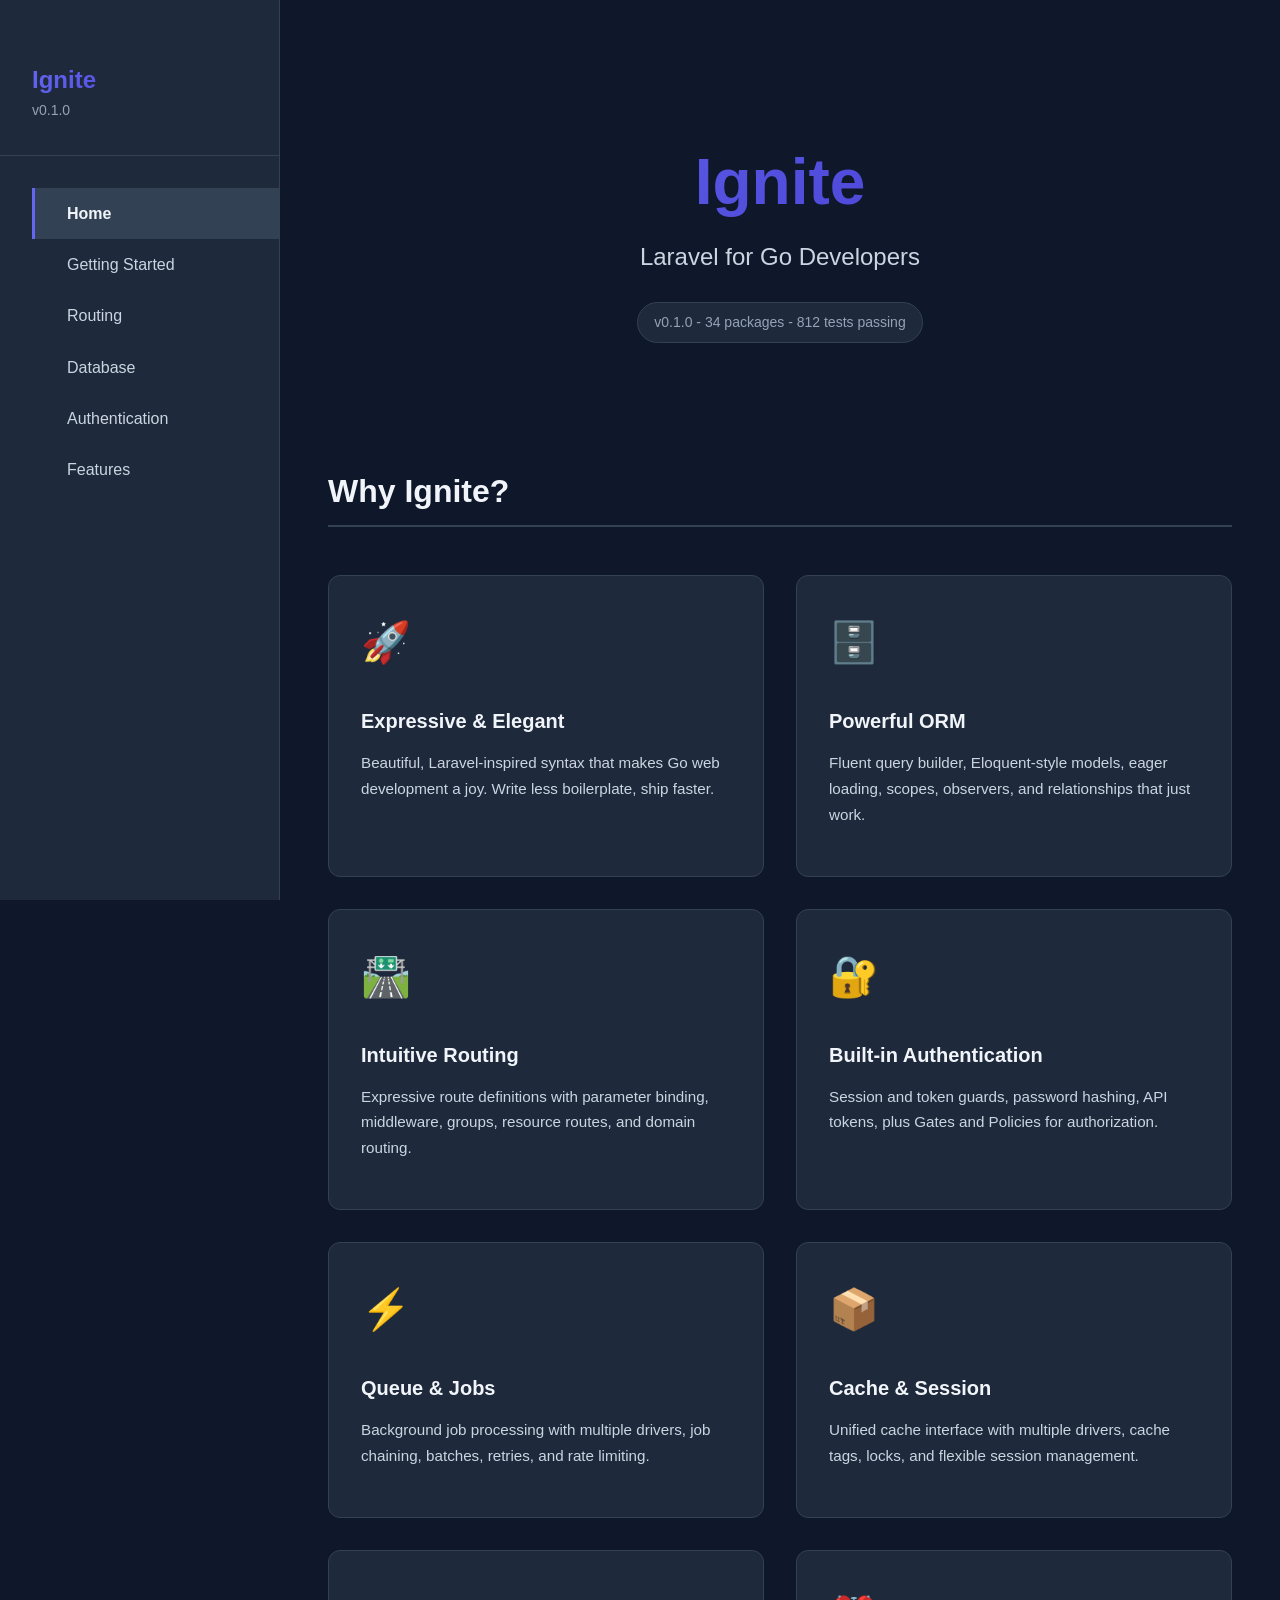
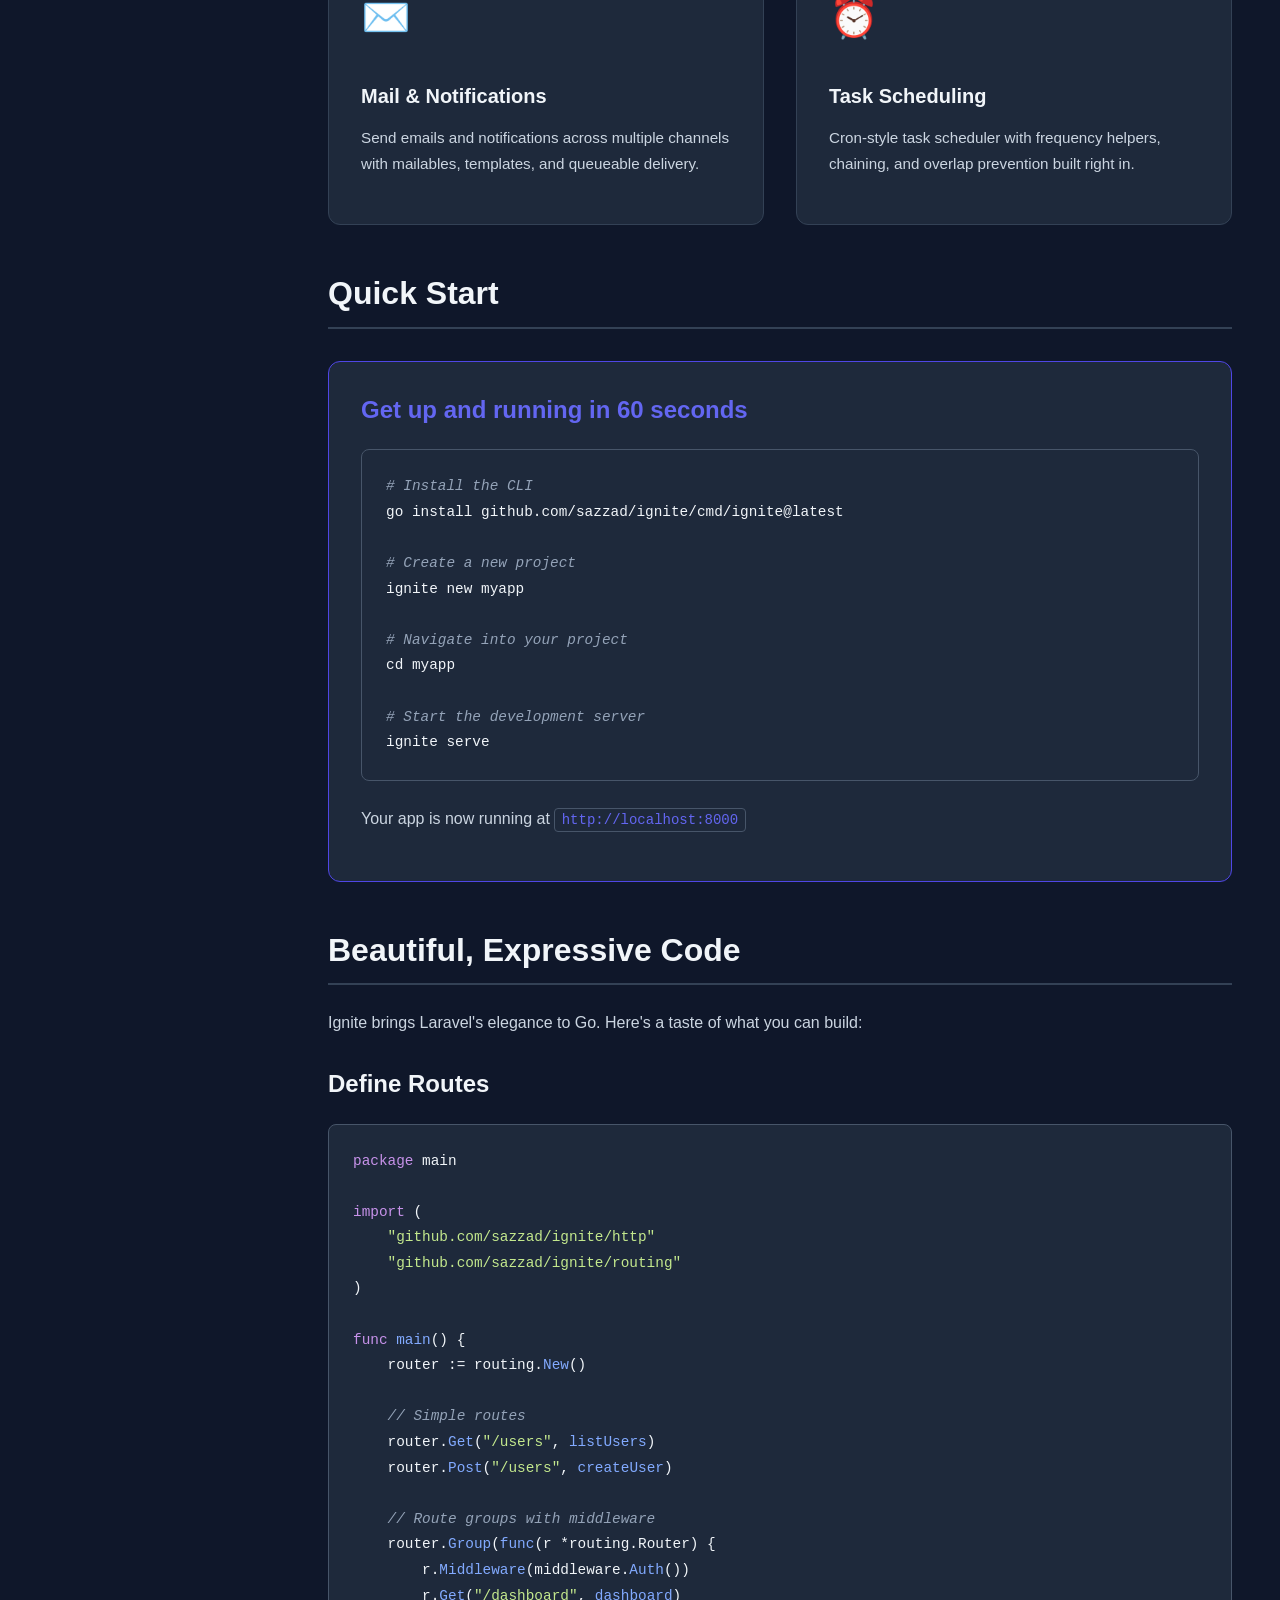
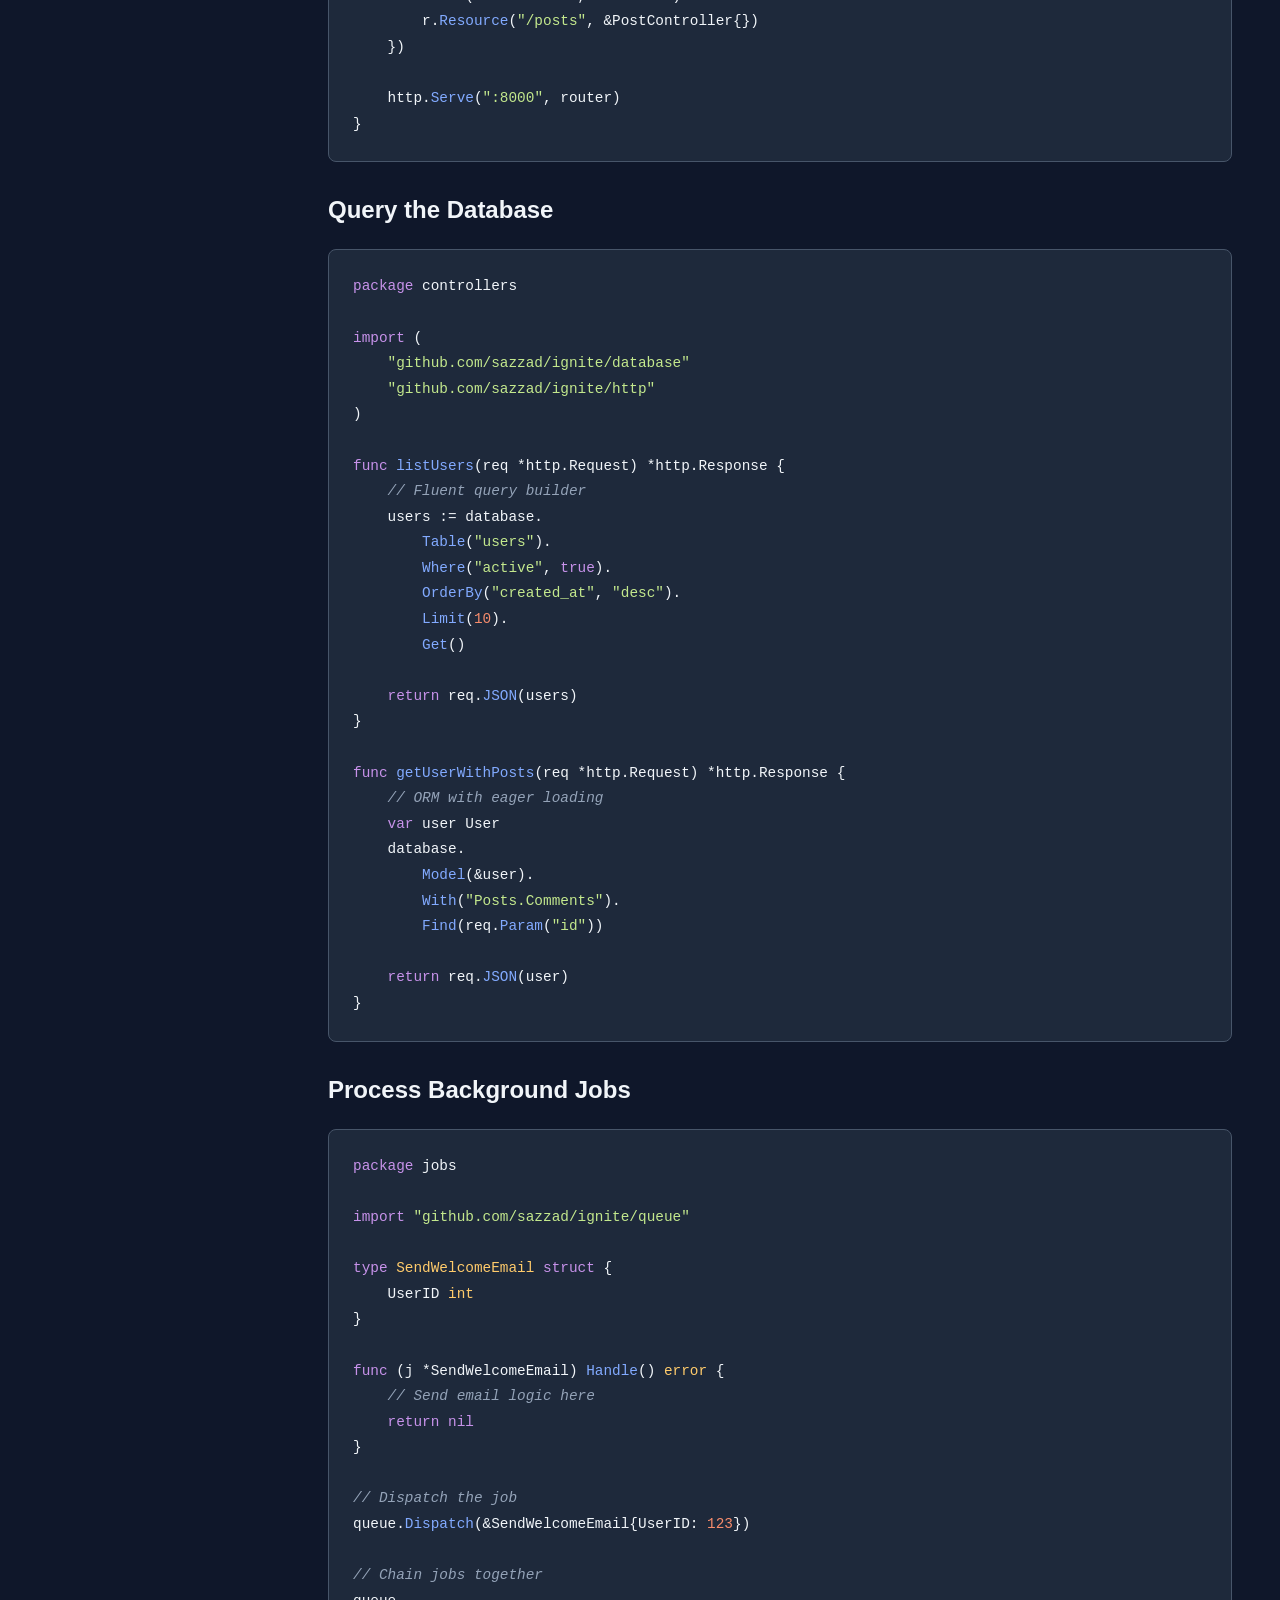
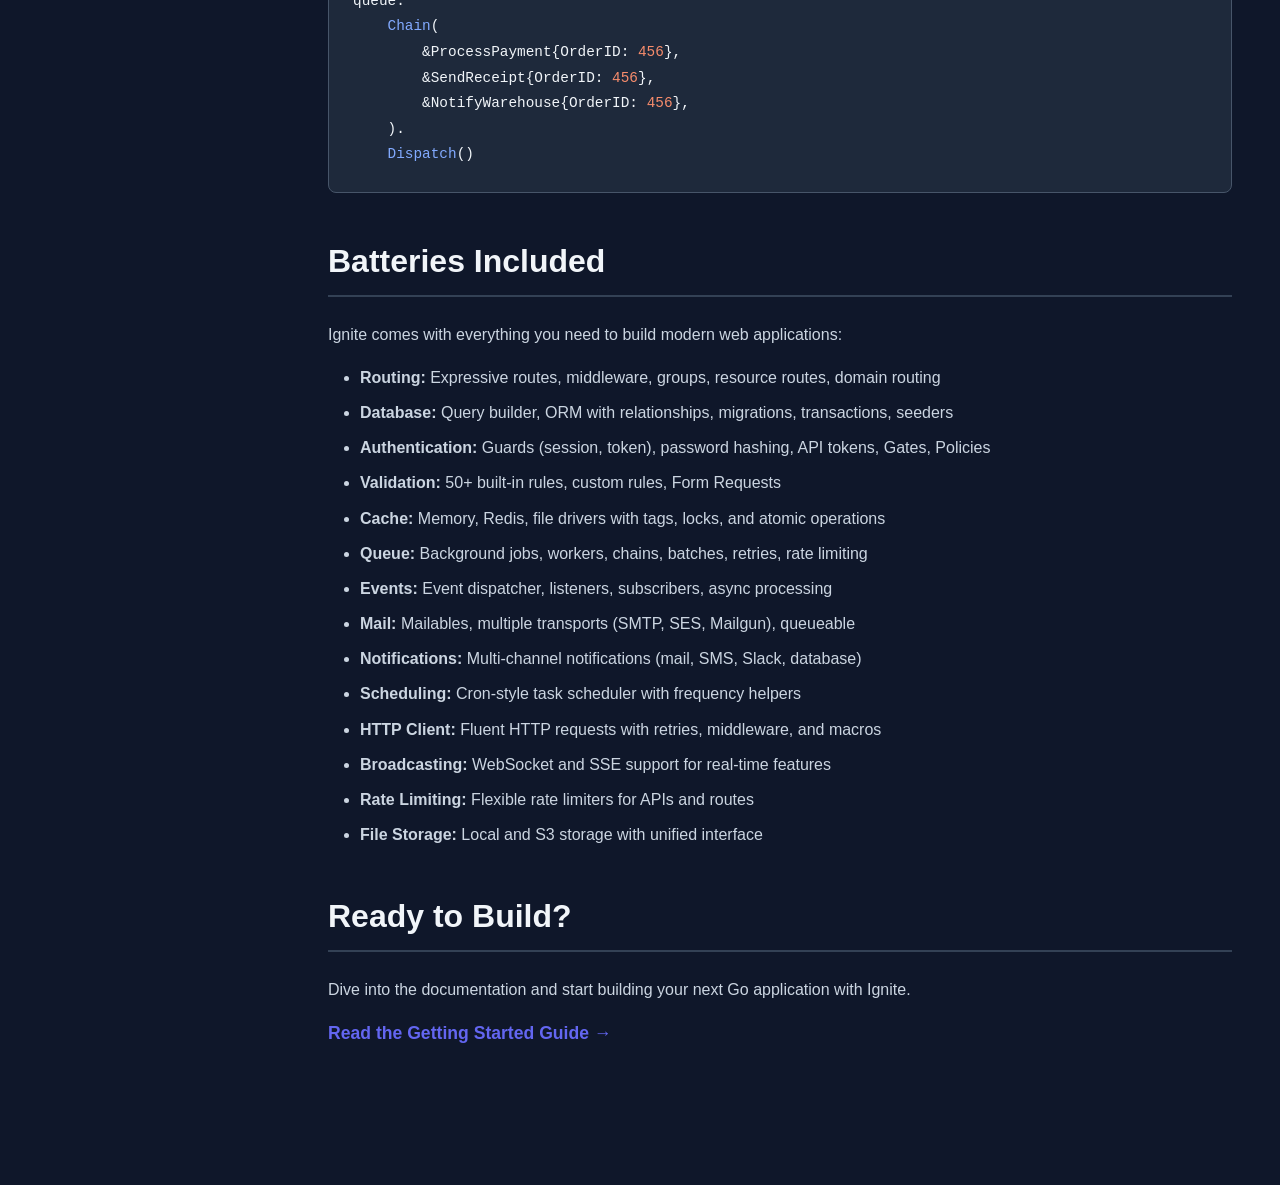
==== docs/index.html @ 3613282d "Initial release: Ignite v0.1.0 Full-stack Laravel-inspired web framework for Go. 33 packages, 812+ t" ====
<!DOCTYPE html>
<html lang="en">
<head>
  <meta charset="UTF-8">
  <meta name="viewport" content="width=device-width, initial-scale=1.0">
  <title>Ignite - Laravel for Go Developers</title>
  <link rel="stylesheet" href="style.css">
</head>
<body>
  <div class="container">
    <!-- Sidebar Navigation -->
    <nav class="sidebar">
      <div class="sidebar-header">
        <h1>Ignite</h1>
        <div class="version">v0.1.0</div>
      </div>
      <ul class="sidebar-nav">
        <li><a href="index.html" class="active">Home</a></li>
        <li><a href="getting-started.html">Getting Started</a></li>
        <li><a href="routing.html">Routing</a></li>
        <li><a href="database.html">Database</a></li>
        <li><a href="authentication.html">Authentication</a></li>
        <li><a href="features.html">Features</a></li>
      </ul>
    </nav>

    <!-- Main Content -->
    <main class="main-content">
      <!-- Hero Section -->
      <div class="hero">
        <h1>Ignite</h1>
        <p class="tagline">Laravel for Go Developers</p>
        <div class="version-badge">v0.1.0 - 34 packages - 812 tests passing</div>
      </div>

      <!-- Features Grid -->
      <section class="section">
        <h2 class="section-title">Why Ignite?</h2>
        <div class="features-grid">
          <div class="feature-card">
            <div class="icon">🚀</div>
            <h3>Expressive & Elegant</h3>
            <p>Beautiful, Laravel-inspired syntax that makes Go web development a joy. Write less boilerplate, ship faster.</p>
          </div>

          <div class="feature-card">
            <div class="icon">🗄️</div>
            <h3>Powerful ORM</h3>
            <p>Fluent query builder, Eloquent-style models, eager loading, scopes, observers, and relationships that just work.</p>
          </div>

          <div class="feature-card">
            <div class="icon">🛣️</div>
            <h3>Intuitive Routing</h3>
            <p>Expressive route definitions with parameter binding, middleware, groups, resource routes, and domain routing.</p>
          </div>

          <div class="feature-card">
            <div class="icon">🔐</div>
            <h3>Built-in Authentication</h3>
            <p>Session and token guards, password hashing, API tokens, plus Gates and Policies for authorization.</p>
          </div>

          <div class="feature-card">
            <div class="icon">⚡</div>
            <h3>Queue & Jobs</h3>
            <p>Background job processing with multiple drivers, job chaining, batches, retries, and rate limiting.</p>
          </div>

          <div class="feature-card">
            <div class="icon">📦</div>
            <h3>Cache & Session</h3>
            <p>Unified cache interface with multiple drivers, cache tags, locks, and flexible session management.</p>
          </div>

          <div class="feature-card">
            <div class="icon">✉️</div>
            <h3>Mail & Notifications</h3>
            <p>Send emails and notifications across multiple channels with mailables, templates, and queueable delivery.</p>
          </div>

          <div class="feature-card">
            <div class="icon">⏰</div>
            <h3>Task Scheduling</h3>
            <p>Cron-style task scheduler with frequency helpers, chaining, and overlap prevention built right in.</p>
          </div>
        </div>
      </section>

      <!-- Quick Start -->
      <section class="section">
        <h2 class="section-title">Quick Start</h2>
        <div class="quick-start">
          <h3>Get up and running in 60 seconds</h3>
          <pre><code><span class="comment"># Install the CLI</span>
go install github.com/sazzad/ignite/cmd/ignite@latest

<span class="comment"># Create a new project</span>
ignite new myapp

<span class="comment"># Navigate into your project</span>
cd myapp

<span class="comment"># Start the development server</span>
ignite serve</code></pre>
          <p>Your app is now running at <code>http://localhost:8000</code></p>
        </div>
      </section>

      <!-- Code Example -->
      <section class="section">
        <h2 class="section-title">Beautiful, Expressive Code</h2>
        <p>Ignite brings Laravel's elegance to Go. Here's a taste of what you can build:</p>

        <h3>Define Routes</h3>
        <pre><code><span class="keyword">package</span> main

<span class="keyword">import</span> (
    <span class="string">"github.com/sazzad/ignite/http"</span>
    <span class="string">"github.com/sazzad/ignite/routing"</span>
)

<span class="keyword">func</span> <span class="function">main</span>() {
    router := routing.<span class="function">New</span>()

    <span class="comment">// Simple routes</span>
    router.<span class="function">Get</span>(<span class="string">"/users"</span>, <span class="function">listUsers</span>)
    router.<span class="function">Post</span>(<span class="string">"/users"</span>, <span class="function">createUser</span>)

    <span class="comment">// Route groups with middleware</span>
    router.<span class="function">Group</span>(<span class="function">func</span>(r *routing.Router) {
        r.<span class="function">Middleware</span>(middleware.<span class="function">Auth</span>())
        r.<span class="function">Get</span>(<span class="string">"/dashboard"</span>, <span class="function">dashboard</span>)
        r.<span class="function">Resource</span>(<span class="string">"/posts"</span>, &PostController{})
    })

    http.<span class="function">Serve</span>(<span class="string">":8000"</span>, router)
}</code></pre>

        <h3>Query the Database</h3>
        <pre><code><span class="keyword">package</span> controllers

<span class="keyword">import</span> (
    <span class="string">"github.com/sazzad/ignite/database"</span>
    <span class="string">"github.com/sazzad/ignite/http"</span>
)

<span class="keyword">func</span> <span class="function">listUsers</span>(req *http.Request) *http.Response {
    <span class="comment">// Fluent query builder</span>
    users := database.
        <span class="function">Table</span>(<span class="string">"users"</span>).
        <span class="function">Where</span>(<span class="string">"active"</span>, <span class="keyword">true</span>).
        <span class="function">OrderBy</span>(<span class="string">"created_at"</span>, <span class="string">"desc"</span>).
        <span class="function">Limit</span>(<span class="number">10</span>).
        <span class="function">Get</span>()

    <span class="keyword">return</span> req.<span class="function">JSON</span>(users)
}

<span class="keyword">func</span> <span class="function">getUserWithPosts</span>(req *http.Request) *http.Response {
    <span class="comment">// ORM with eager loading</span>
    <span class="keyword">var</span> user User
    database.
        <span class="function">Model</span>(&user).
        <span class="function">With</span>(<span class="string">"Posts.Comments"</span>).
        <span class="function">Find</span>(req.<span class="function">Param</span>(<span class="string">"id"</span>))

    <span class="keyword">return</span> req.<span class="function">JSON</span>(user)
}</code></pre>

        <h3>Process Background Jobs</h3>
        <pre><code><span class="keyword">package</span> jobs

<span class="keyword">import</span> <span class="string">"github.com/sazzad/ignite/queue"</span>

<span class="keyword">type</span> <span class="type">SendWelcomeEmail</span> <span class="keyword">struct</span> {
    UserID <span class="type">int</span>
}

<span class="keyword">func</span> (j *SendWelcomeEmail) <span class="function">Handle</span>() <span class="type">error</span> {
    <span class="comment">// Send email logic here</span>
    <span class="keyword">return</span> <span class="keyword">nil</span>
}

<span class="comment">// Dispatch the job</span>
queue.<span class="function">Dispatch</span>(&SendWelcomeEmail{UserID: <span class="number">123</span>})

<span class="comment">// Chain jobs together</span>
queue.
    <span class="function">Chain</span>(
        &ProcessPayment{OrderID: <span class="number">456</span>},
        &SendReceipt{OrderID: <span class="number">456</span>},
        &NotifyWarehouse{OrderID: <span class="number">456</span>},
    ).
    <span class="function">Dispatch</span>()</code></pre>
      </section>

      <!-- What's Included -->
      <section class="section">
        <h2 class="section-title">Batteries Included</h2>
        <p>Ignite comes with everything you need to build modern web applications:</p>
        <ul>
          <li><strong>Routing:</strong> Expressive routes, middleware, groups, resource routes, domain routing</li>
          <li><strong>Database:</strong> Query builder, ORM with relationships, migrations, transactions, seeders</li>
          <li><strong>Authentication:</strong> Guards (session, token), password hashing, API tokens, Gates, Policies</li>
          <li><strong>Validation:</strong> 50+ built-in rules, custom rules, Form Requests</li>
          <li><strong>Cache:</strong> Memory, Redis, file drivers with tags, locks, and atomic operations</li>
          <li><strong>Queue:</strong> Background jobs, workers, chains, batches, retries, rate limiting</li>
          <li><strong>Events:</strong> Event dispatcher, listeners, subscribers, async processing</li>
          <li><strong>Mail:</strong> Mailables, multiple transports (SMTP, SES, Mailgun), queueable</li>
          <li><strong>Notifications:</strong> Multi-channel notifications (mail, SMS, Slack, database)</li>
          <li><strong>Scheduling:</strong> Cron-style task scheduler with frequency helpers</li>
          <li><strong>HTTP Client:</strong> Fluent HTTP requests with retries, middleware, and macros</li>
          <li><strong>Broadcasting:</strong> WebSocket and SSE support for real-time features</li>
          <li><strong>Rate Limiting:</strong> Flexible rate limiters for APIs and routes</li>
          <li><strong>File Storage:</strong> Local and S3 storage with unified interface</li>
        </ul>
      </section>

      <!-- Get Started -->
      <section class="section">
        <h2 class="section-title">Ready to Build?</h2>
        <p>Dive into the documentation and start building your next Go application with Ignite.</p>
        <p><a href="getting-started.html" style="font-size: 1.1rem; font-weight: 600;">Read the Getting Started Guide →</a></p>
      </section>
    </main>
  </div>
</body>
</html>
---- docs/style.css ----
/* Ignite Documentation - Shared Styles */

:root {
  --primary: #4F46E5;
  --primary-light: #6366F1;
  --primary-dark: #4338CA;
  --background: #0F172A;
  --background-light: #1E293B;
  --background-lighter: #334155;
  --text: #F1F5F9;
  --text-secondary: #CBD5E1;
  --text-muted: #94A3B8;
  --border: #334155;
  --code-bg: #1E293B;
  --code-border: #475569;
  --success: #10B981;
  --warning: #F59E0B;
  --danger: #EF4444;
  --sidebar-width: 280px;
  --header-height: 64px;
}

* {
  box-sizing: border-box;
  margin: 0;
  padding: 0;
}

body {
  font-family: -apple-system, BlinkMacSystemFont, "Segoe UI", Roboto, "Helvetica Neue", Arial, sans-serif;
  background: var(--background);
  color: var(--text);
  line-height: 1.7;
  font-size: 16px;
  -webkit-font-smoothing: antialiased;
  -moz-osx-font-smoothing: grayscale;
}

a {
  color: var(--primary-light);
  text-decoration: none;
  transition: color 0.2s ease;
}

a:hover {
  color: var(--primary);
}

/* Layout */
.container {
  display: flex;
  min-height: 100vh;
}

/* Sidebar */
.sidebar {
  width: var(--sidebar-width);
  background: var(--background-light);
  border-right: 1px solid var(--border);
  position: fixed;
  top: 0;
  left: 0;
  height: 100vh;
  overflow-y: auto;
  padding: 2rem 0;
}

.sidebar-header {
  padding: 0 2rem 2rem;
  border-bottom: 1px solid var(--border);
  margin-bottom: 2rem;
}

.sidebar-header h1 {
  font-size: 1.5rem;
  font-weight: 700;
  background: linear-gradient(135deg, var(--primary-light), var(--primary-dark));
  -webkit-background-clip: text;
  -webkit-text-fill-color: transparent;
  background-clip: text;
  margin-bottom: 0.25rem;
}

.sidebar-header .version {
  font-size: 0.875rem;
  color: var(--text-muted);
}

.sidebar-nav {
  list-style: none;
}

.sidebar-nav li {
  margin: 0;
}

.sidebar-nav a {
  display: block;
  padding: 0.75rem 2rem;
  color: var(--text-secondary);
  transition: all 0.2s ease;
  border-left: 3px solid transparent;
}

.sidebar-nav a:hover {
  background: var(--background-lighter);
  color: var(--text);
  border-left-color: var(--primary);
}

.sidebar-nav a.active {
  background: var(--background-lighter);
  color: var(--text);
  border-left-color: var(--primary-light);
  font-weight: 600;
}

/* Main Content */
.main-content {
  flex: 1;
  margin-left: var(--sidebar-width);
  padding: 3rem;
  max-width: 1200px;
}

/* Hero Section */
.hero {
  padding: 4rem 0;
  margin-bottom: 4rem;
  text-align: center;
}

.hero h1 {
  font-size: 4rem;
  font-weight: 800;
  background: linear-gradient(135deg, var(--primary-light), var(--primary-dark));
  -webkit-background-clip: text;
  -webkit-text-fill-color: transparent;
  background-clip: text;
  margin-bottom: 1rem;
  line-height: 1.2;
}

.hero .tagline {
  font-size: 1.5rem;
  color: var(--text-secondary);
  margin-bottom: 0.5rem;
}

.hero .version-badge {
  display: inline-block;
  padding: 0.5rem 1rem;
  background: var(--background-light);
  border: 1px solid var(--border);
  border-radius: 2rem;
  font-size: 0.875rem;
  color: var(--text-muted);
  margin-top: 1rem;
}

/* Features Grid */
.features-grid {
  display: grid;
  grid-template-columns: repeat(auto-fit, minmax(300px, 1fr));
  gap: 2rem;
  margin: 3rem 0;
}

.feature-card {
  background: var(--background-light);
  border: 1px solid var(--border);
  border-radius: 0.75rem;
  padding: 2rem;
  transition: all 0.3s ease;
}

.feature-card:hover {
  transform: translateY(-4px);
  border-color: var(--primary);
  box-shadow: 0 10px 30px rgba(79, 70, 229, 0.2);
}

.feature-card .icon {
  font-size: 2.5rem;
  margin-bottom: 1rem;
}

.feature-card h3 {
  font-size: 1.25rem;
  font-weight: 600;
  margin-bottom: 0.75rem;
  color: var(--text);
}

.feature-card p {
  color: var(--text-secondary);
  font-size: 0.95rem;
}

/* Typography */
h1, h2, h3, h4, h5, h6 {
  font-weight: 700;
  line-height: 1.3;
  color: var(--text);
  margin: 2rem 0 1rem;
}

h1 { font-size: 2.5rem; }
h2 { font-size: 2rem; }
h3 { font-size: 1.5rem; }
h4 { font-size: 1.25rem; }
h5 { font-size: 1.1rem; }
h6 { font-size: 1rem; }

p {
  margin: 1rem 0;
  color: var(--text-secondary);
}

/* Code Blocks */
code {
  font-family: "SF Mono", Monaco, "Cascadia Code", "Roboto Mono", Consolas, "Courier New", monospace;
  font-size: 0.9em;
}

pre {
  background: var(--code-bg);
  border: 1px solid var(--code-border);
  border-radius: 0.5rem;
  padding: 1.5rem;
  overflow-x: auto;
  margin: 1.5rem 0;
  line-height: 1.6;
}

pre code {
  color: var(--text);
  font-size: 0.9rem;
}

:not(pre) > code {
  background: var(--code-bg);
  border: 1px solid var(--code-border);
  border-radius: 0.25rem;
  padding: 0.2rem 0.4rem;
  color: var(--primary-light);
  font-size: 0.875em;
}

/* Syntax Highlighting Colors */
.keyword { color: #C792EA; }
.string { color: #C3E88D; }
.comment { color: var(--text-muted); font-style: italic; }
.function { color: #82AAFF; }
.variable { color: #F07178; }
.number { color: #F78C6C; }
.type { color: #FFCB6B; }

/* Sections */
.section {
  margin: 3rem 0;
}

.section-title {
  font-size: 2rem;
  margin-bottom: 1.5rem;
  padding-bottom: 0.75rem;
  border-bottom: 2px solid var(--border);
}

/* Quick Start */
.quick-start {
  background: var(--background-light);
  border: 1px solid var(--primary);
  border-radius: 0.75rem;
  padding: 2rem;
  margin: 2rem 0;
}

.quick-start h3 {
  color: var(--primary-light);
  margin-top: 0;
}

/* Lists */
ul, ol {
  margin: 1rem 0;
  padding-left: 2rem;
  color: var(--text-secondary);
}

li {
  margin: 0.5rem 0;
}

/* Tables */
table {
  width: 100%;
  border-collapse: collapse;
  margin: 2rem 0;
  background: var(--background-light);
  border-radius: 0.5rem;
  overflow: hidden;
}

th, td {
  padding: 1rem;
  text-align: left;
  border-bottom: 1px solid var(--border);
}

th {
  background: var(--background-lighter);
  color: var(--text);
  font-weight: 600;
}

td {
  color: var(--text-secondary);
}

tr:last-child td {
  border-bottom: none;
}

/* Badges */
.badge {
  display: inline-block;
  padding: 0.25rem 0.75rem;
  border-radius: 0.25rem;
  font-size: 0.75rem;
  font-weight: 600;
  text-transform: uppercase;
  letter-spacing: 0.5px;
}

.badge-new {
  background: var(--success);
  color: white;
}

.badge-beta {
  background: var(--warning);
  color: var(--background);
}

/* Responsive */
@media (max-width: 1024px) {
  .sidebar {
    transform: translateX(-100%);
    transition: transform 0.3s ease;
  }

  .main-content {
    margin-left: 0;
    padding: 2rem;
  }

  .hero h1 {
    font-size: 3rem;
  }

  .features-grid {
    grid-template-columns: 1fr;
  }
}

@media (max-width: 640px) {
  .hero h1 {
    font-size: 2.5rem;
  }

  .hero .tagline {
    font-size: 1.25rem;
  }

  .main-content {
    padding: 1.5rem;
  }
}

/* Smooth Scrolling */
html {
  scroll-behavior: smooth;
}

/* Selection */
::selection {
  background: var(--primary);
  color: white;
}

::-webkit-scrollbar {
  width: 8px;
  height: 8px;
}

::-webkit-scrollbar-track {
  background: var(--background);
}

::-webkit-scrollbar-thumb {
  background: var(--background-lighter);
  border-radius: 4px;
}

::-webkit-scrollbar-thumb:hover {
  background: var(--primary);
}
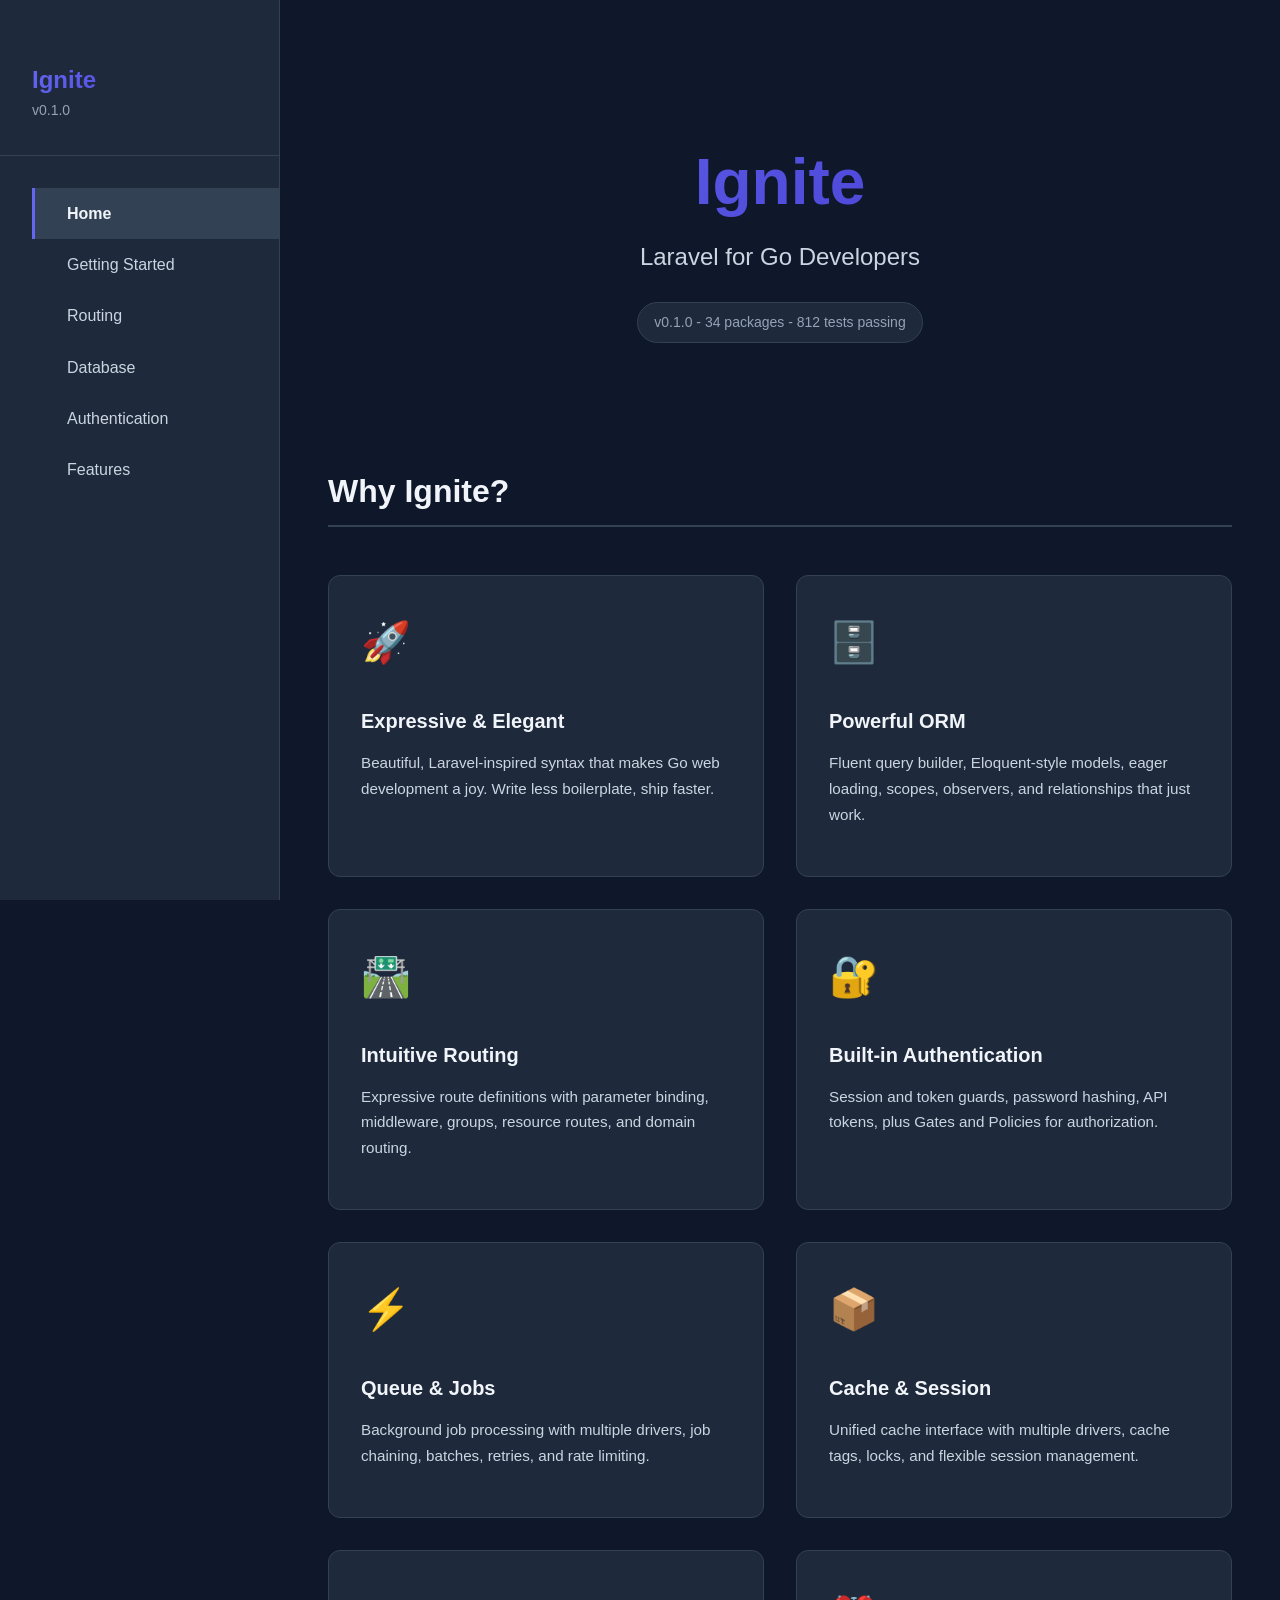
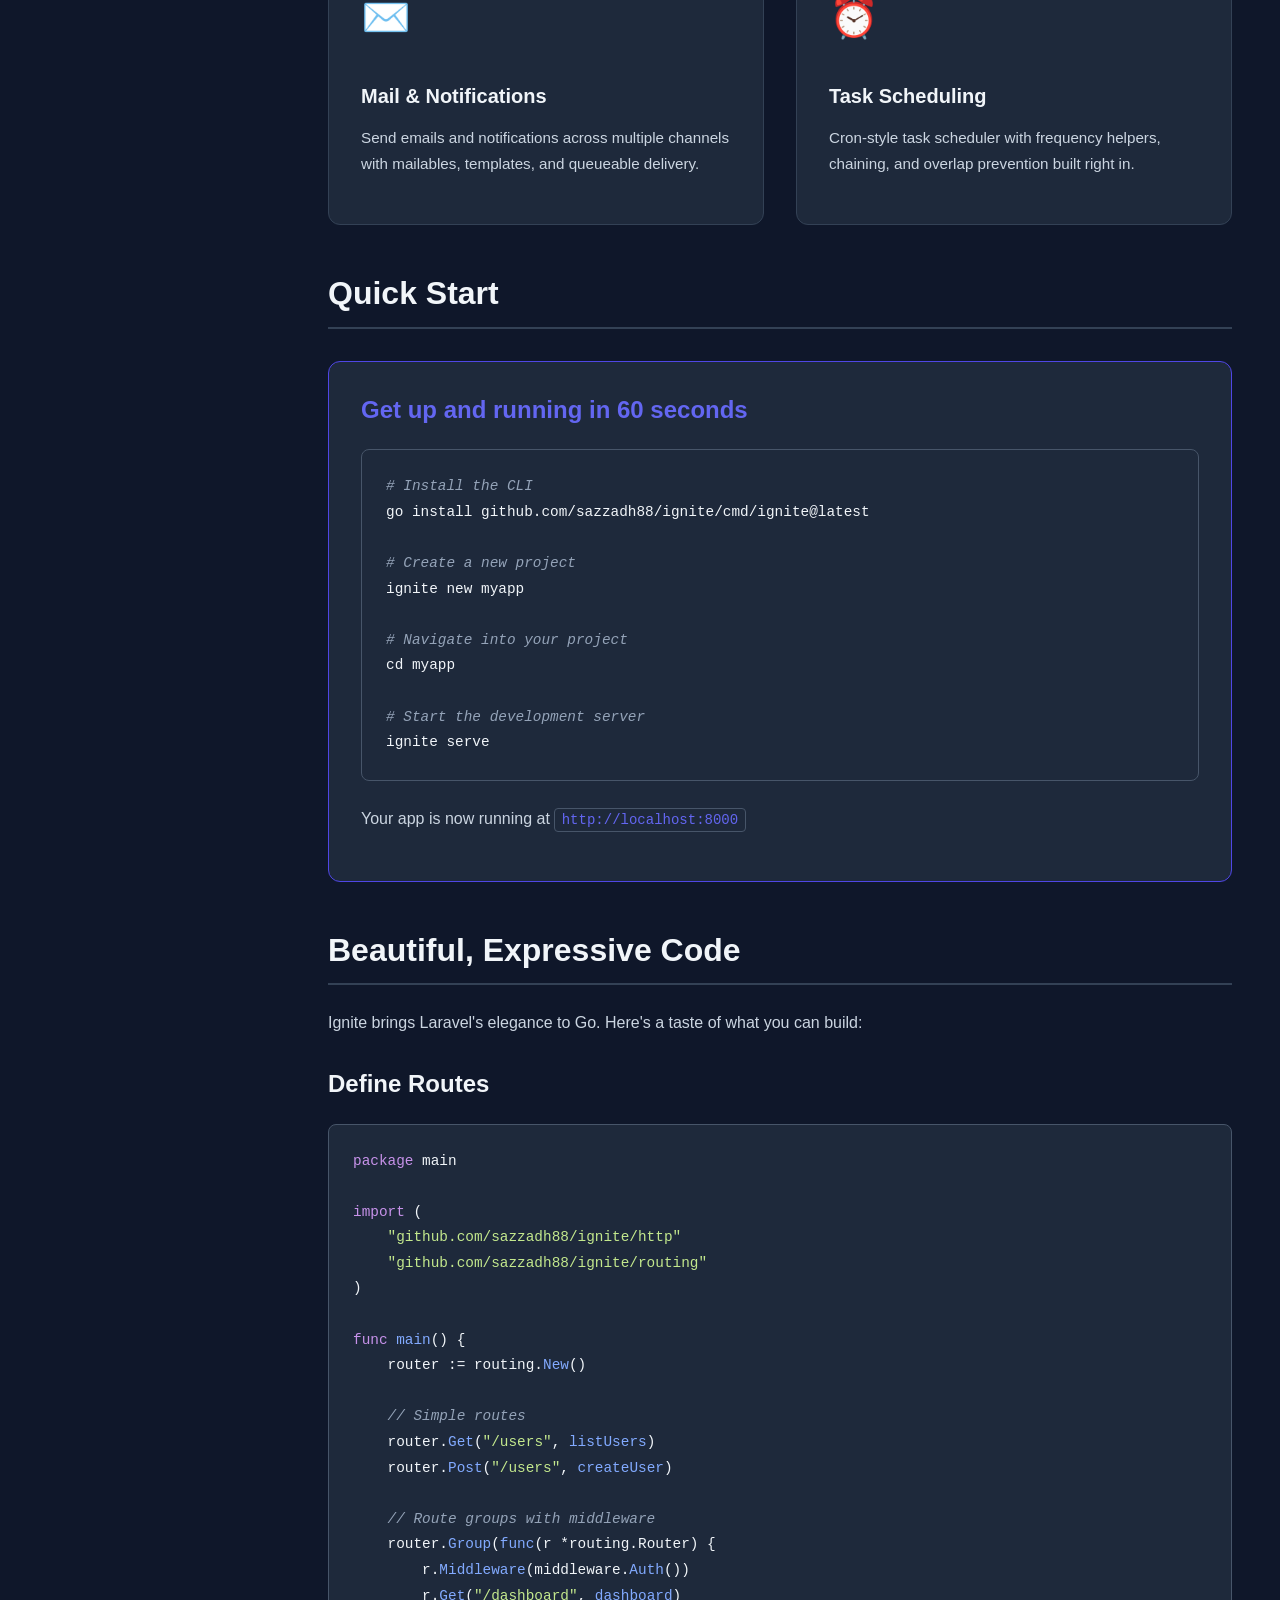
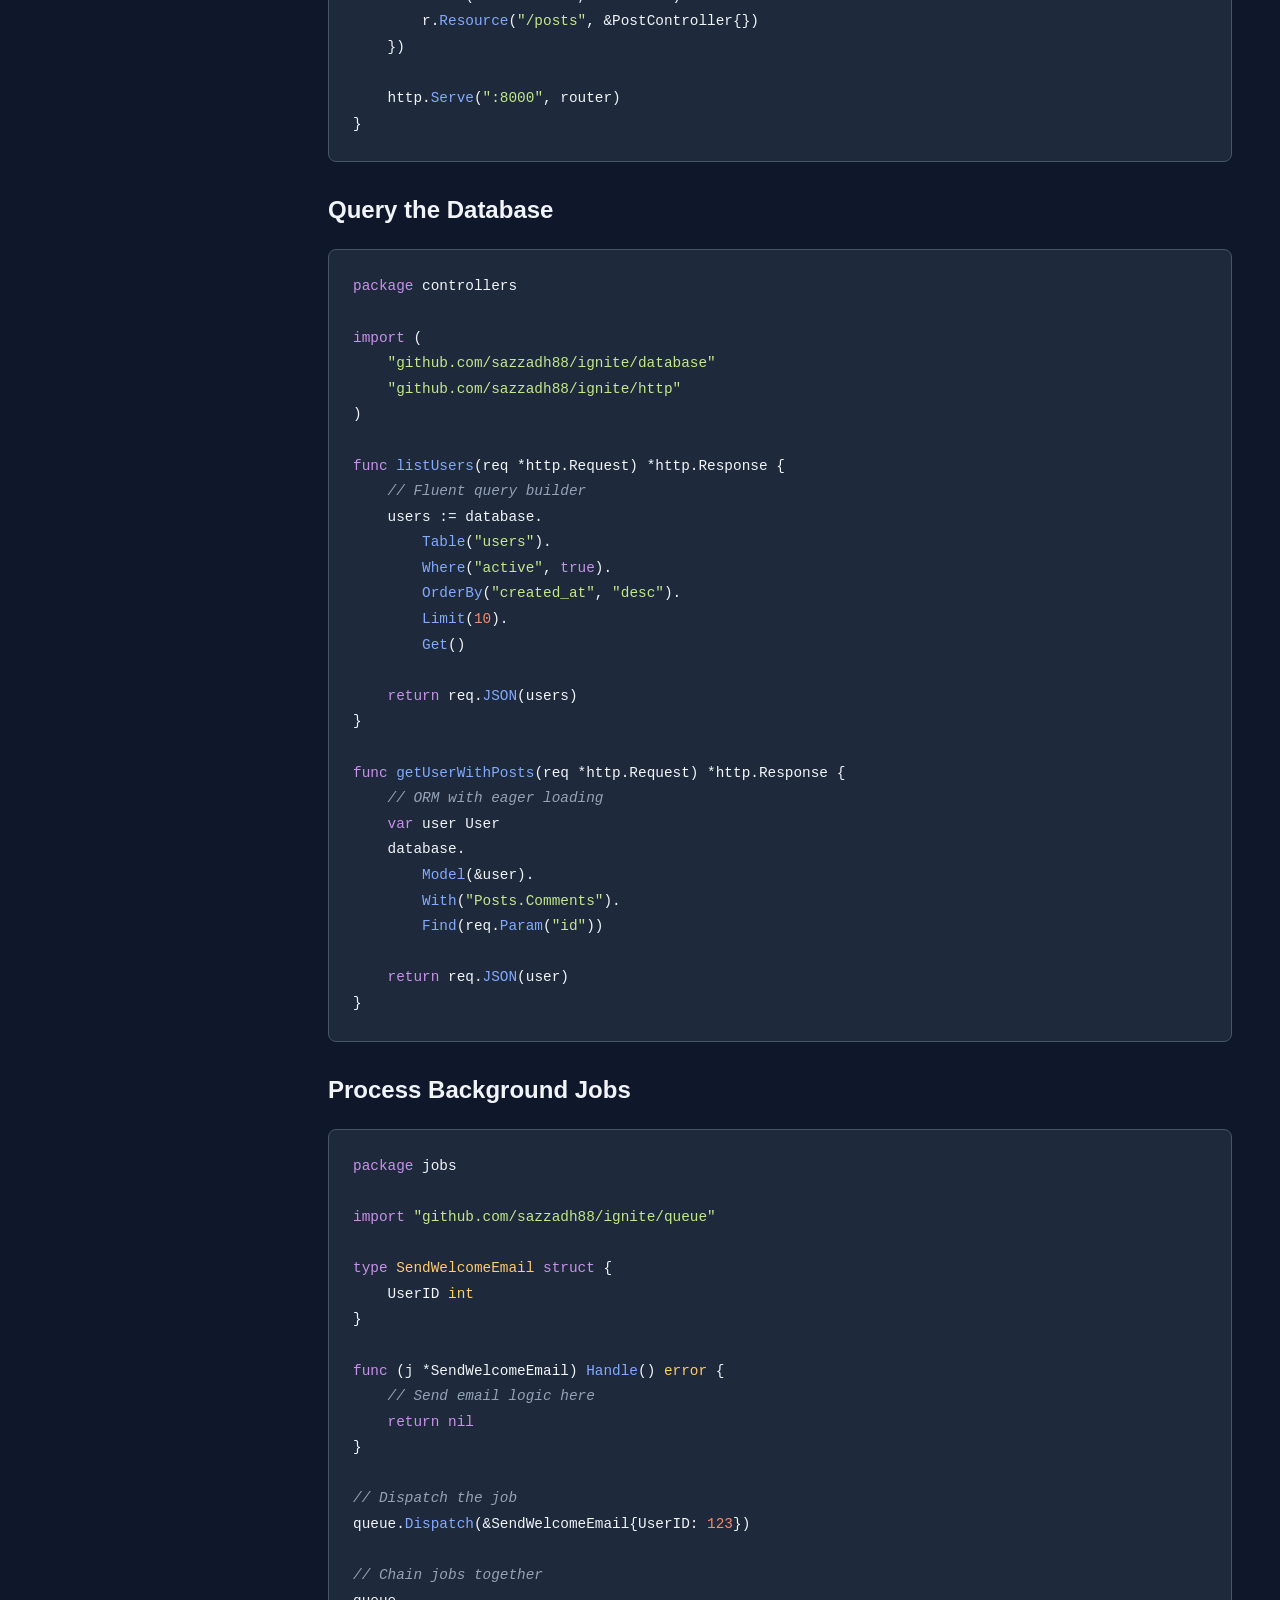
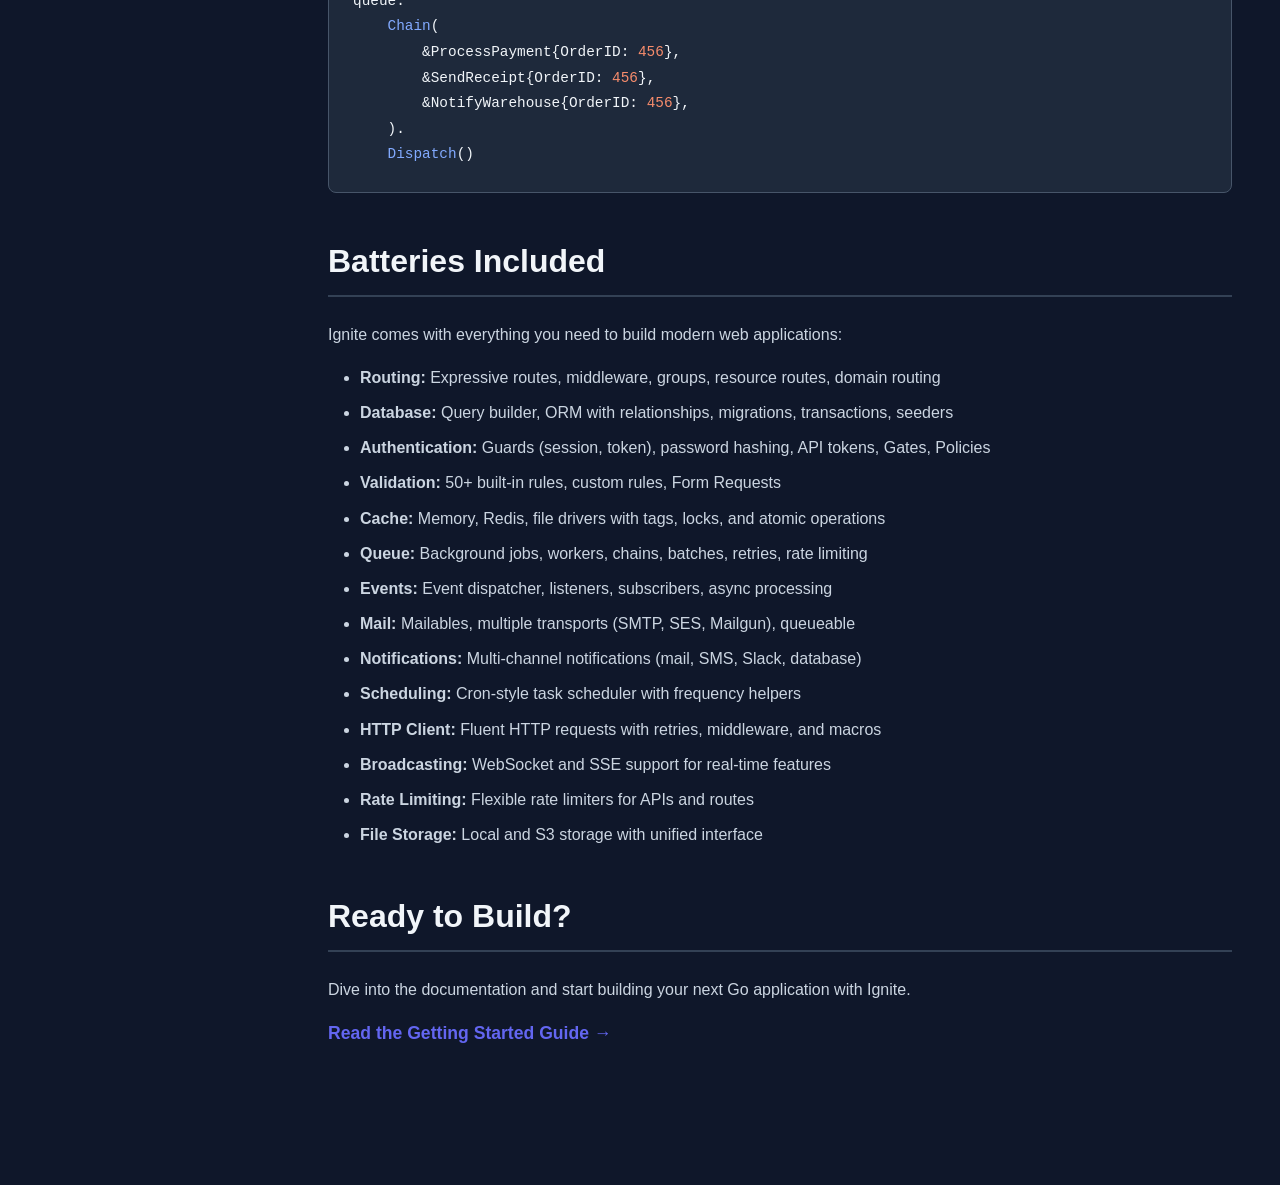
==== commit 2c5d68b6: "fix" ====
--- a/docs/index.html
+++ b/docs/index.html
@@ -93,7 +93,7 @@
         <div class="quick-start">
           <h3>Get up and running in 60 seconds</h3>
           <pre><code><span class="comment"># Install the CLI</span>
-go install github.com/sazzad/ignite/cmd/ignite@latest
+go install github.com/sazzadh88/ignite/cmd/ignite@latest
 
 <span class="comment"># Create a new project</span>
 ignite new myapp
@@ -116,8 +116,8 @@
         <pre><code><span class="keyword">package</span> main
 
 <span class="keyword">import</span> (
-    <span class="string">"github.com/sazzad/ignite/http"</span>
-    <span class="string">"github.com/sazzad/ignite/routing"</span>
+    <span class="string">"github.com/sazzadh88/ignite/http"</span>
+    <span class="string">"github.com/sazzadh88/ignite/routing"</span>
 )
 
 <span class="keyword">func</span> <span class="function">main</span>() {
@@ -141,8 +141,8 @@
         <pre><code><span class="keyword">package</span> controllers
 
 <span class="keyword">import</span> (
-    <span class="string">"github.com/sazzad/ignite/database"</span>
-    <span class="string">"github.com/sazzad/ignite/http"</span>
+    <span class="string">"github.com/sazzadh88/ignite/database"</span>
+    <span class="string">"github.com/sazzadh88/ignite/http"</span>
 )
 
 <span class="keyword">func</span> <span class="function">listUsers</span>(req *http.Request) *http.Response {
@@ -171,7 +171,7 @@
         <h3>Process Background Jobs</h3>
         <pre><code><span class="keyword">package</span> jobs
 
-<span class="keyword">import</span> <span class="string">"github.com/sazzad/ignite/queue"</span>
+<span class="keyword">import</span> <span class="string">"github.com/sazzadh88/ignite/queue"</span>
 
 <span class="keyword">type</span> <span class="type">SendWelcomeEmail</span> <span class="keyword">struct</span> {
     UserID <span class="type">int</span>
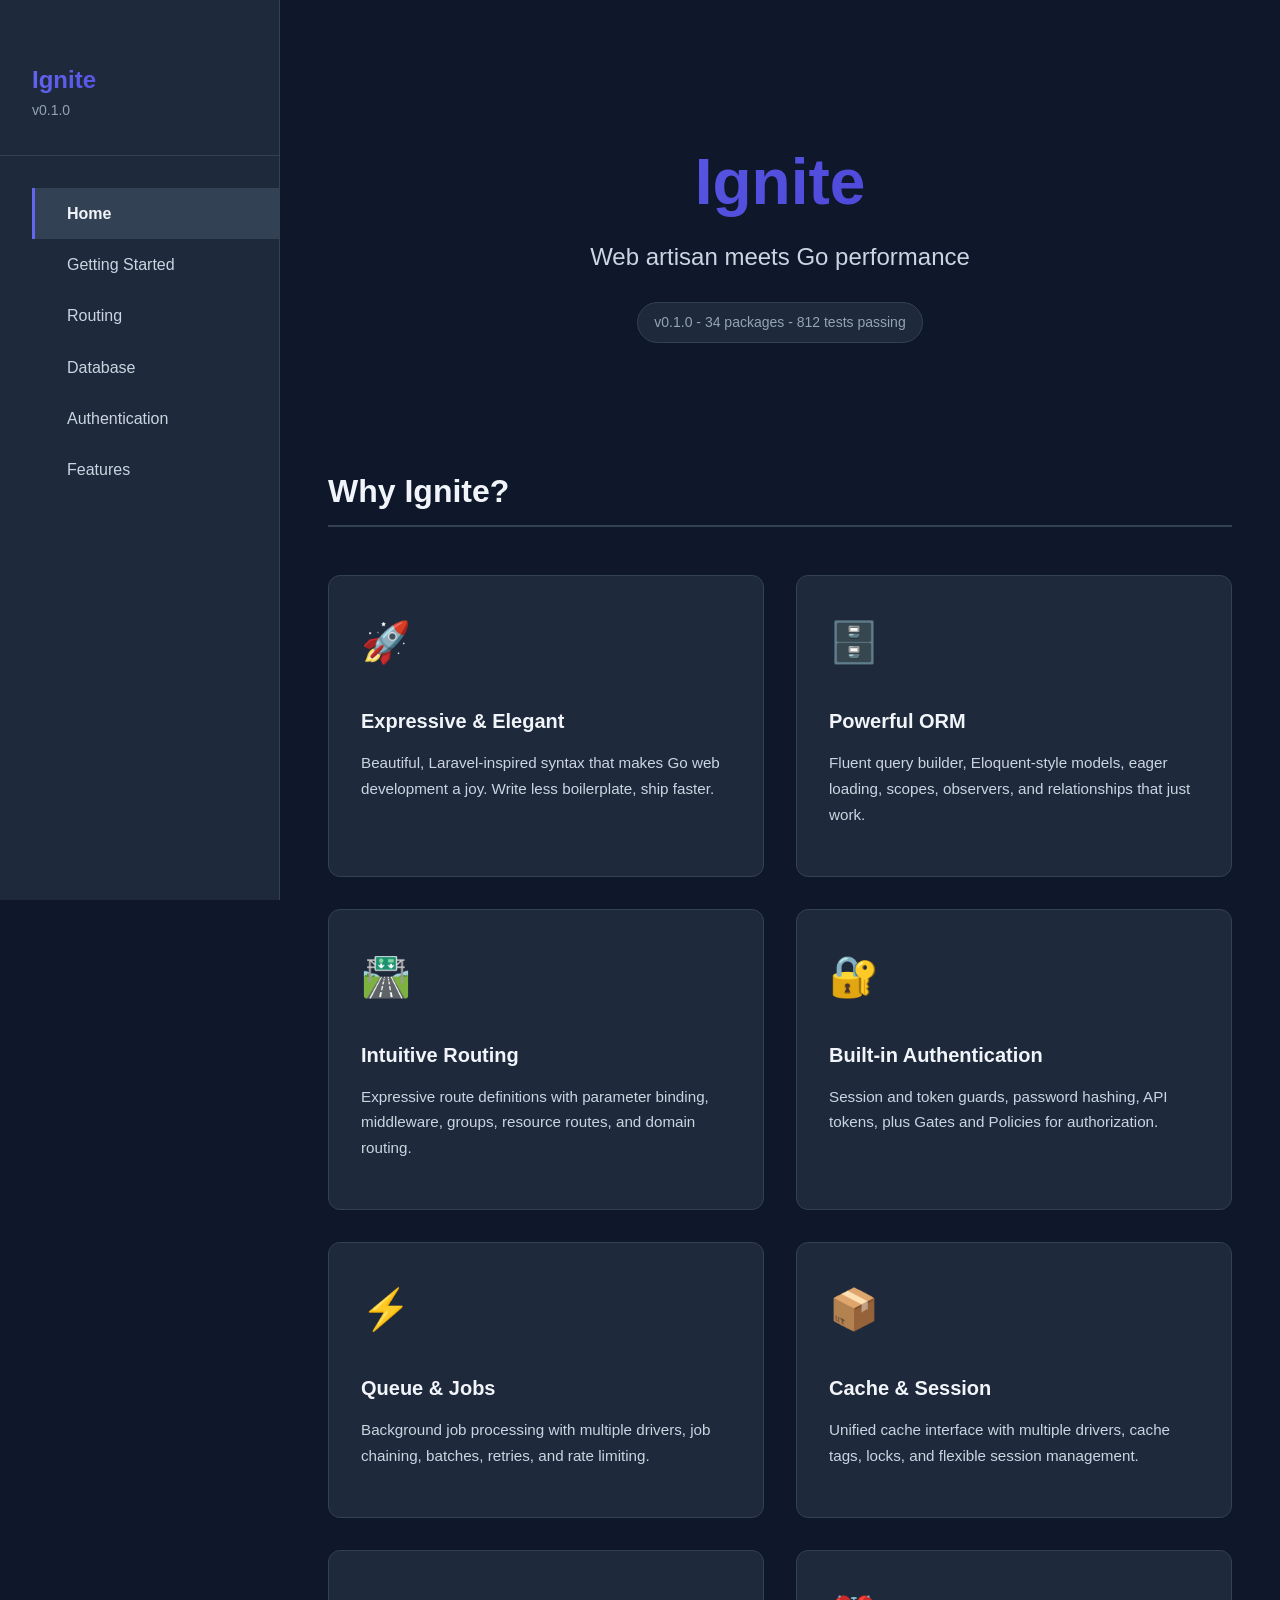
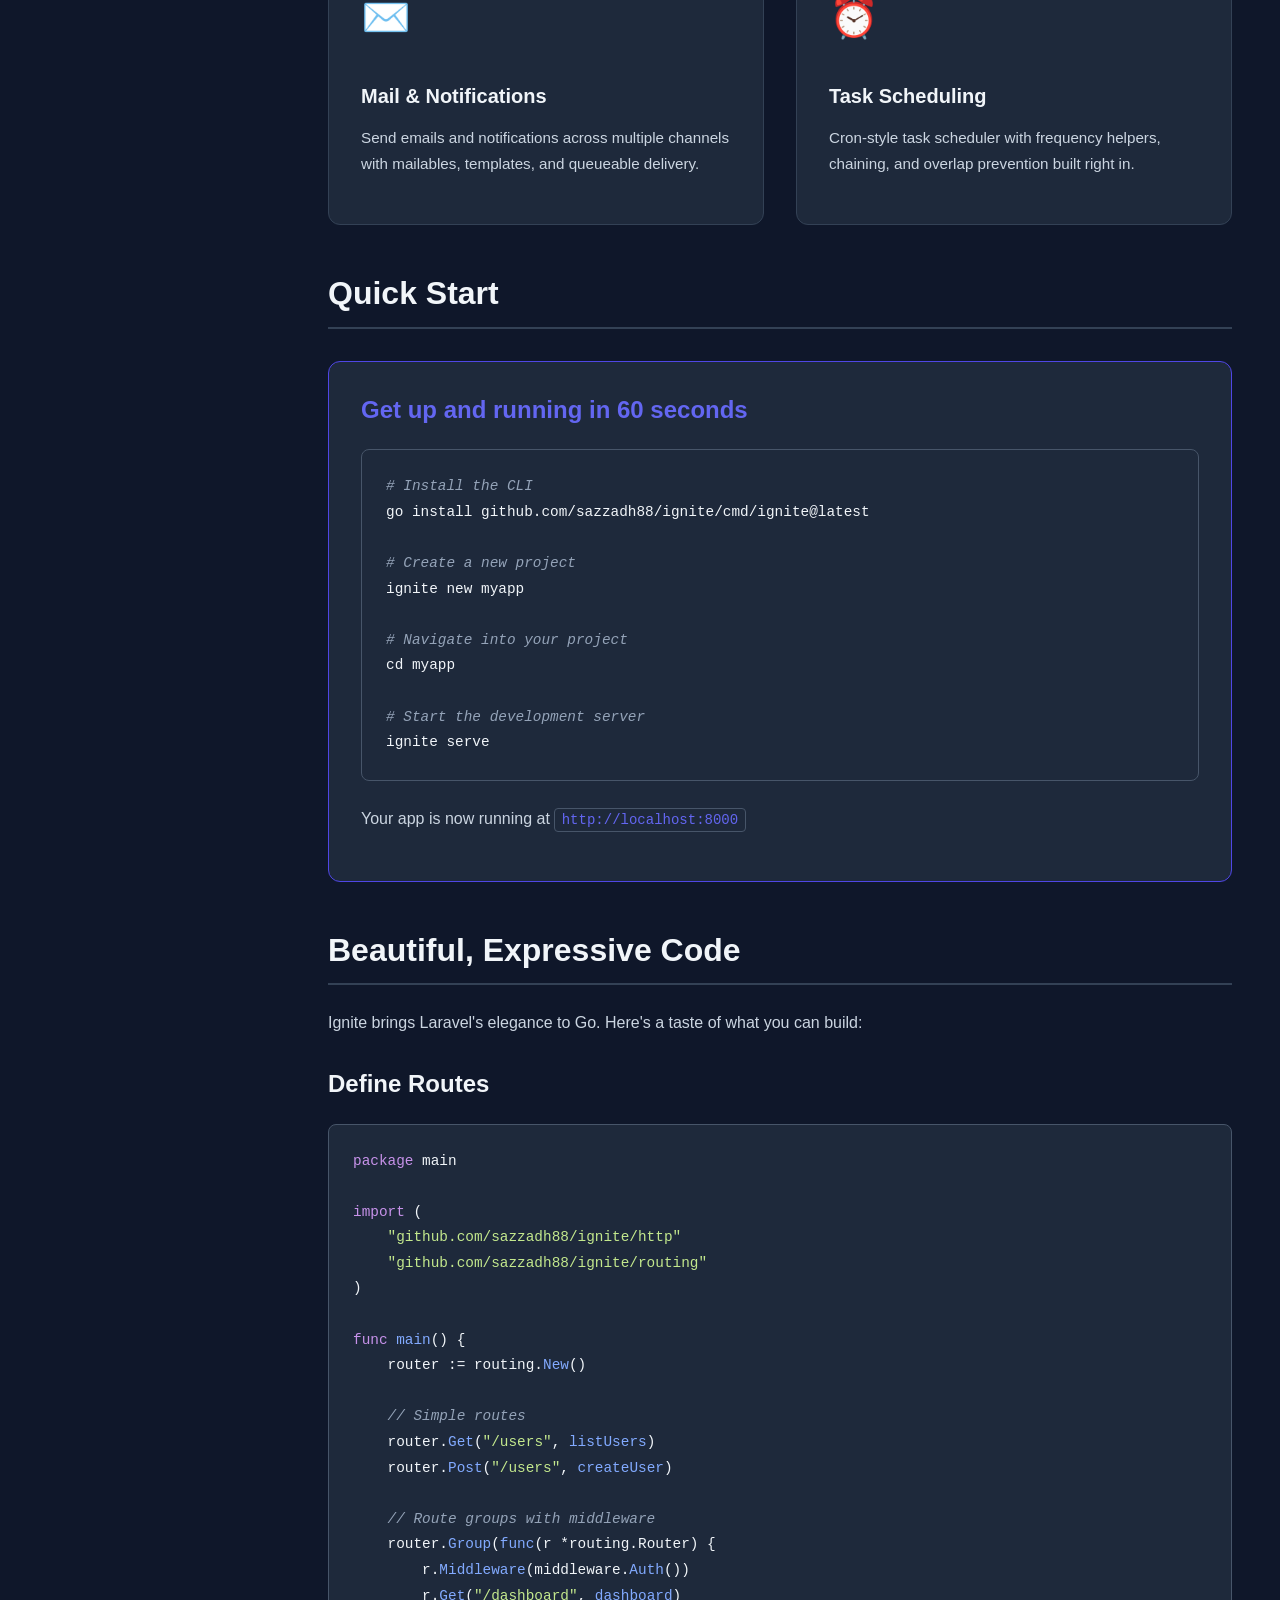
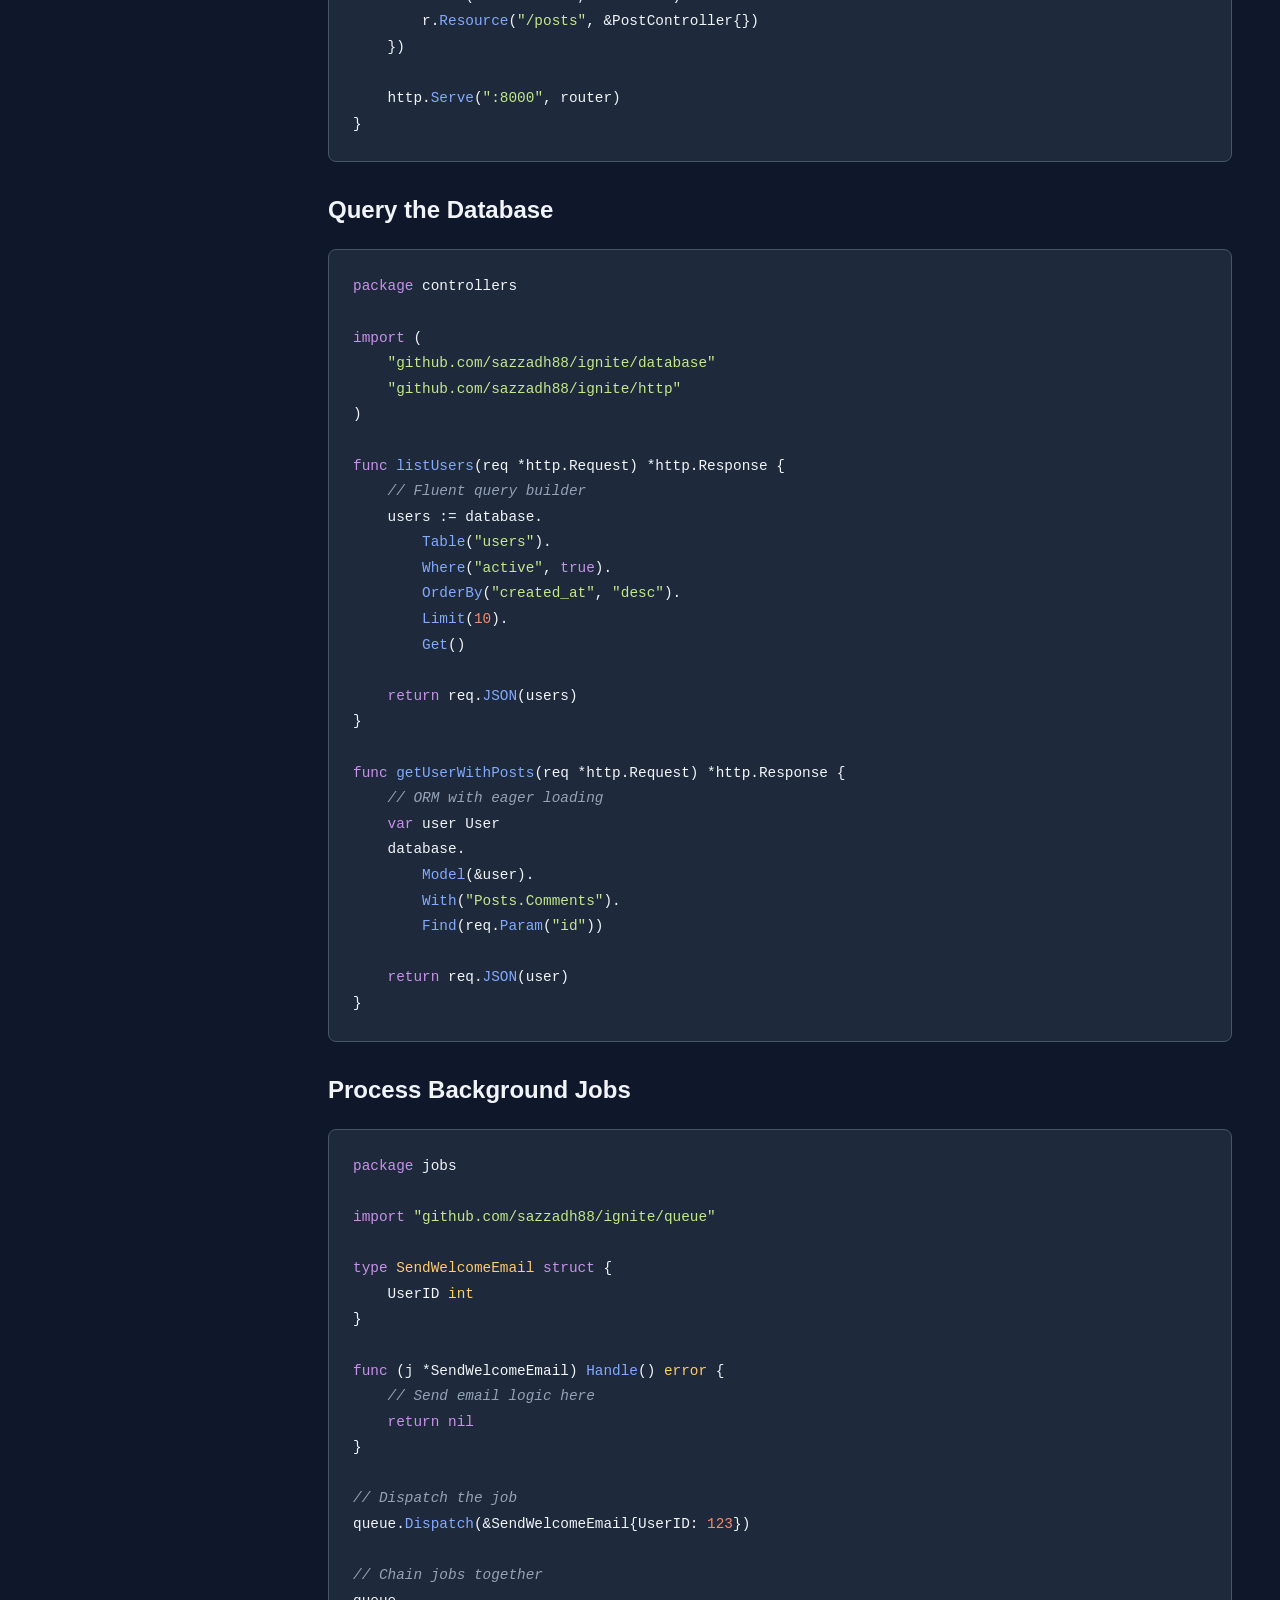
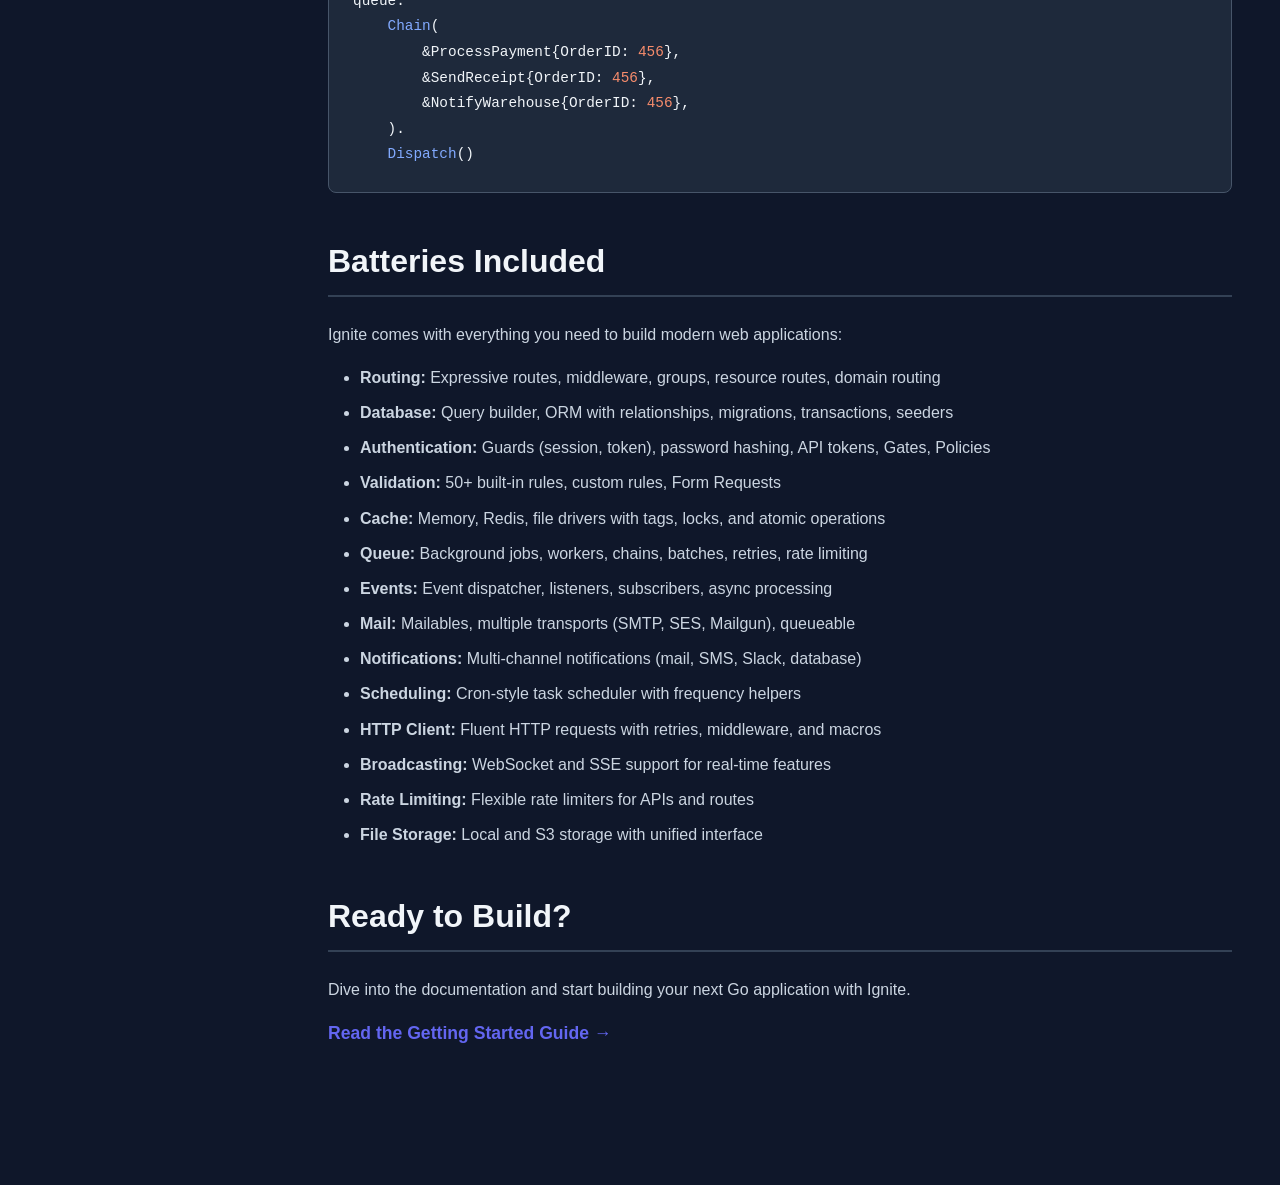
==== commit 09d9155a: "docs: update branding copy and installation docs Replace all legacy "Laravel of Go" branding with th" ====
--- a/docs/index.html
+++ b/docs/index.html
@@ -3,7 +3,7 @@
 <head>
   <meta charset="UTF-8">
   <meta name="viewport" content="width=device-width, initial-scale=1.0">
-  <title>Ignite - Laravel for Go Developers</title>
+  <title>Ignite - Web artisan meets Go performance</title>
   <link rel="stylesheet" href="style.css">
 </head>
 <body>
@@ -29,7 +29,7 @@
       <!-- Hero Section -->
       <div class="hero">
         <h1>Ignite</h1>
-        <p class="tagline">Laravel for Go Developers</p>
+        <p class="tagline">Web artisan meets Go performance</p>
         <div class="version-badge">v0.1.0 - 34 packages - 812 tests passing</div>
       </div>
 
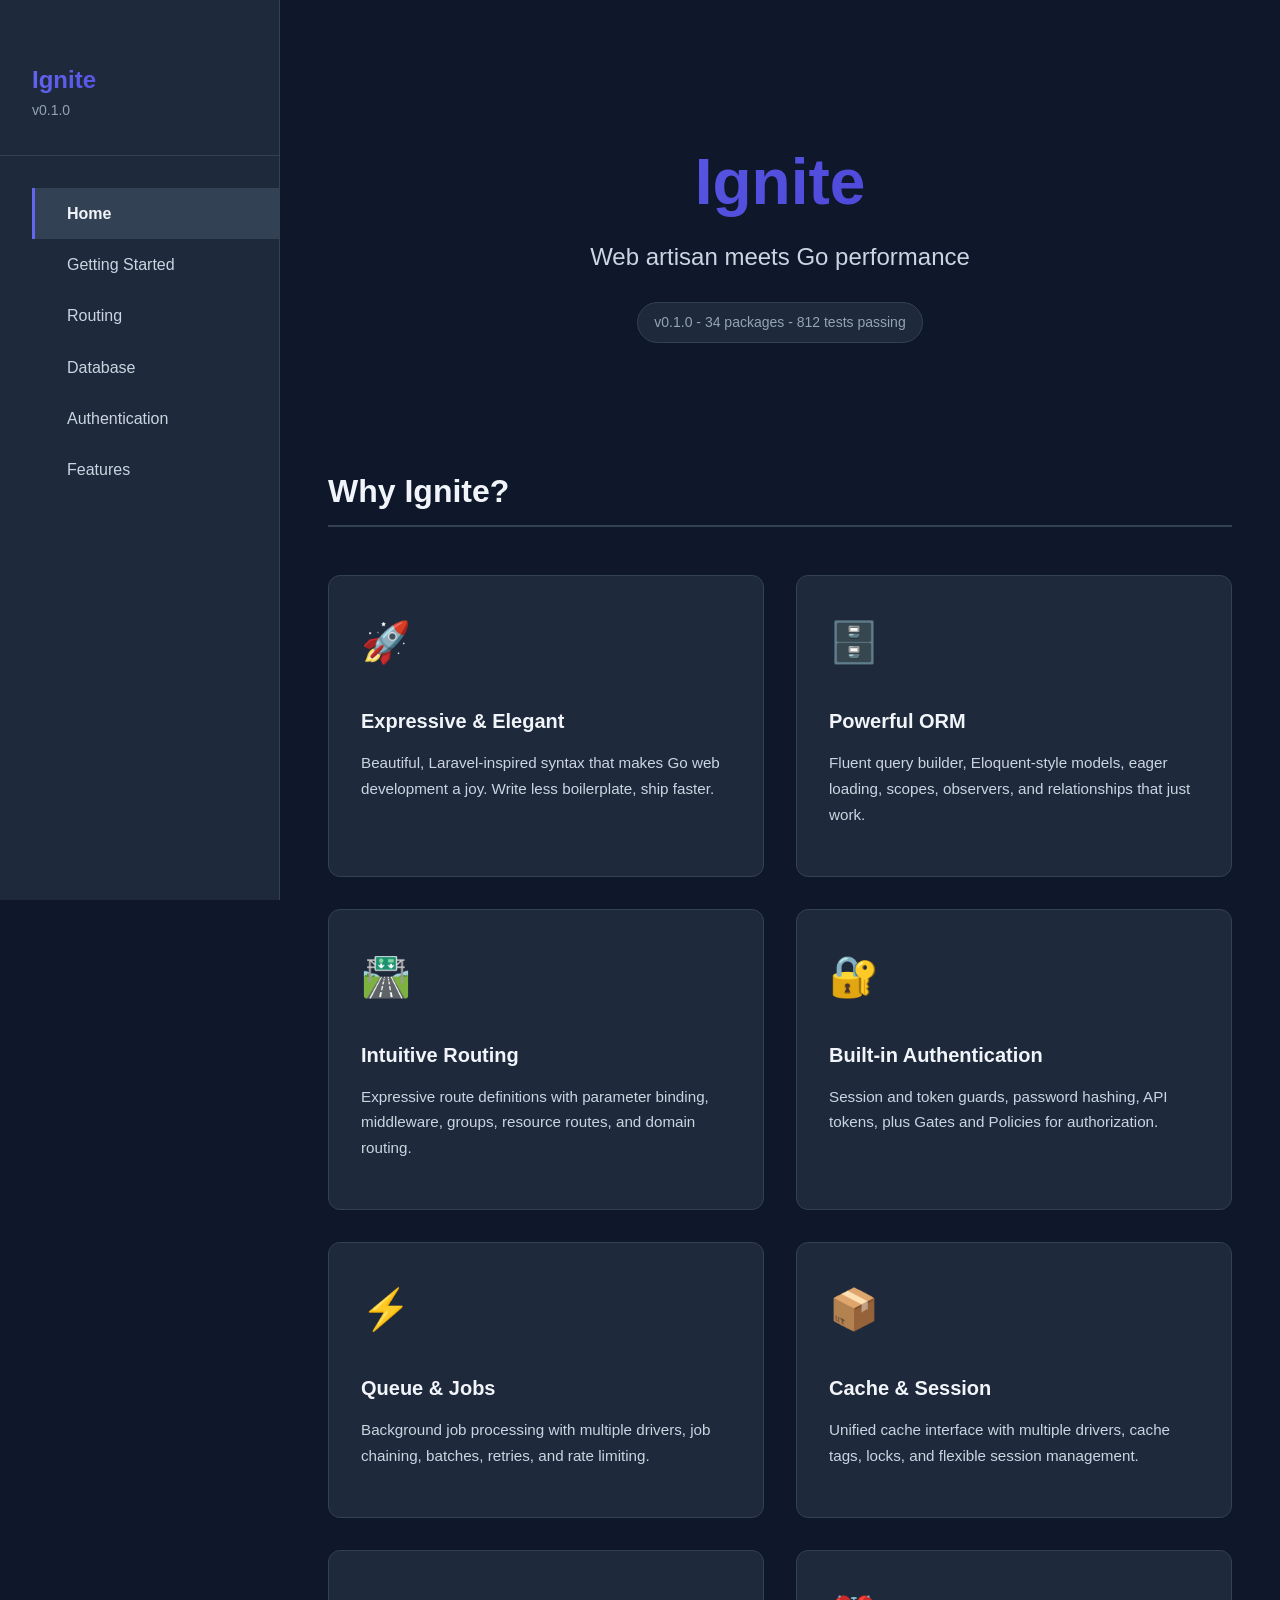
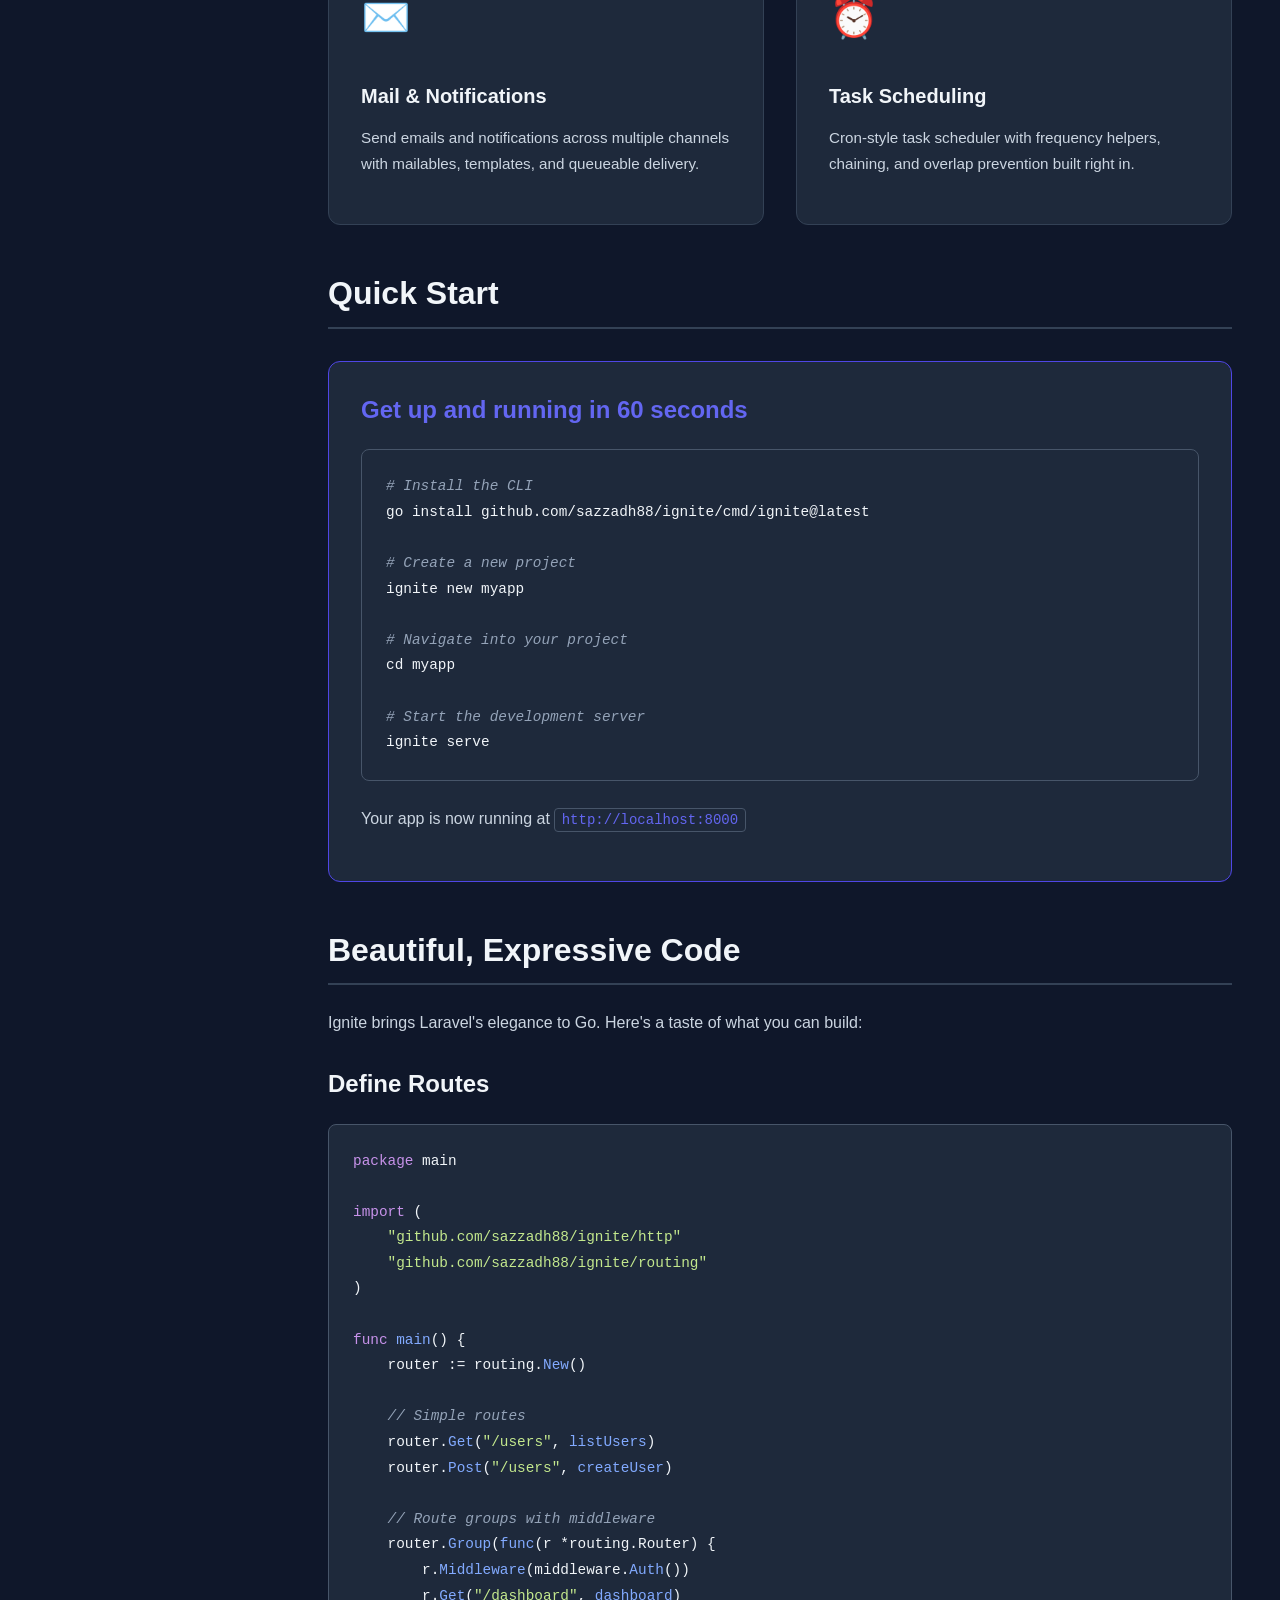
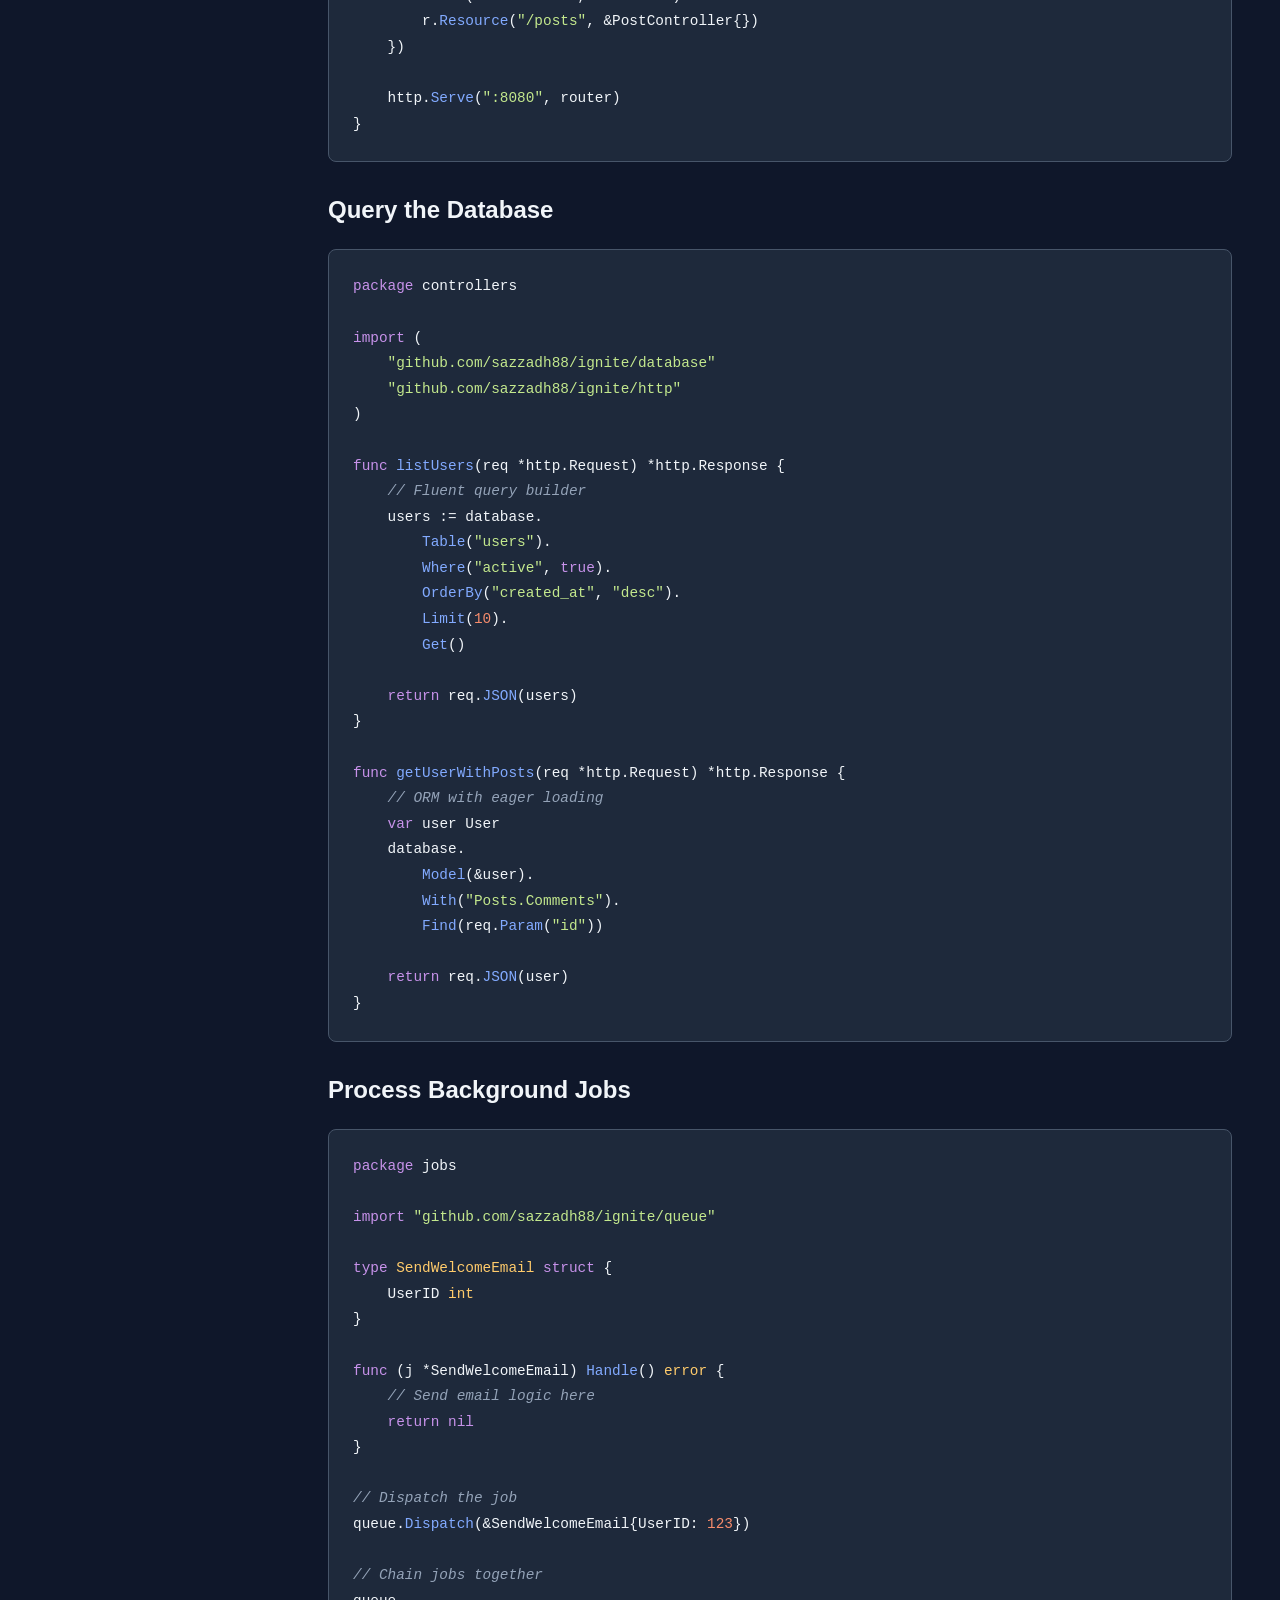
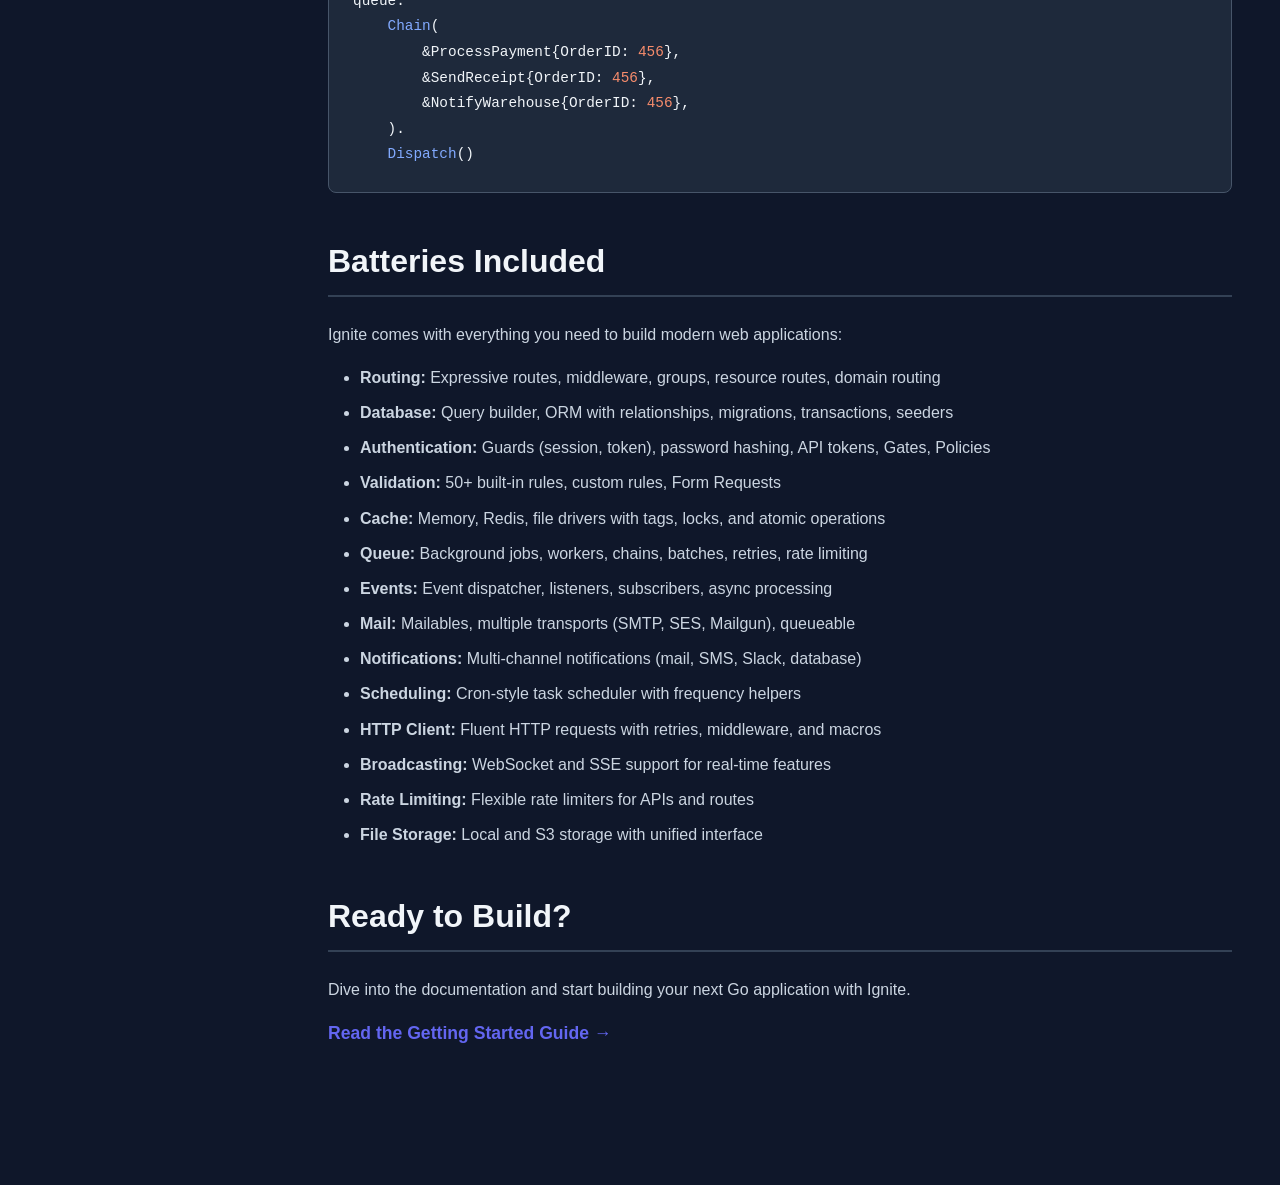
==== commit 8e6a028f: "docs: update port references from 8000 to 8080 update all outdated port 8000 references across READM" ====
--- a/docs/index.html
+++ b/docs/index.html
@@ -134,7 +134,7 @@
         r.<span class="function">Resource</span>(<span class="string">"/posts"</span>, &PostController{})
     })
 
-    http.<span class="function">Serve</span>(<span class="string">":8000"</span>, router)
+    http.<span class="function">Serve</span>(<span class="string">":8080"</span>, router)
 }</code></pre>
 
         <h3>Query the Database</h3>
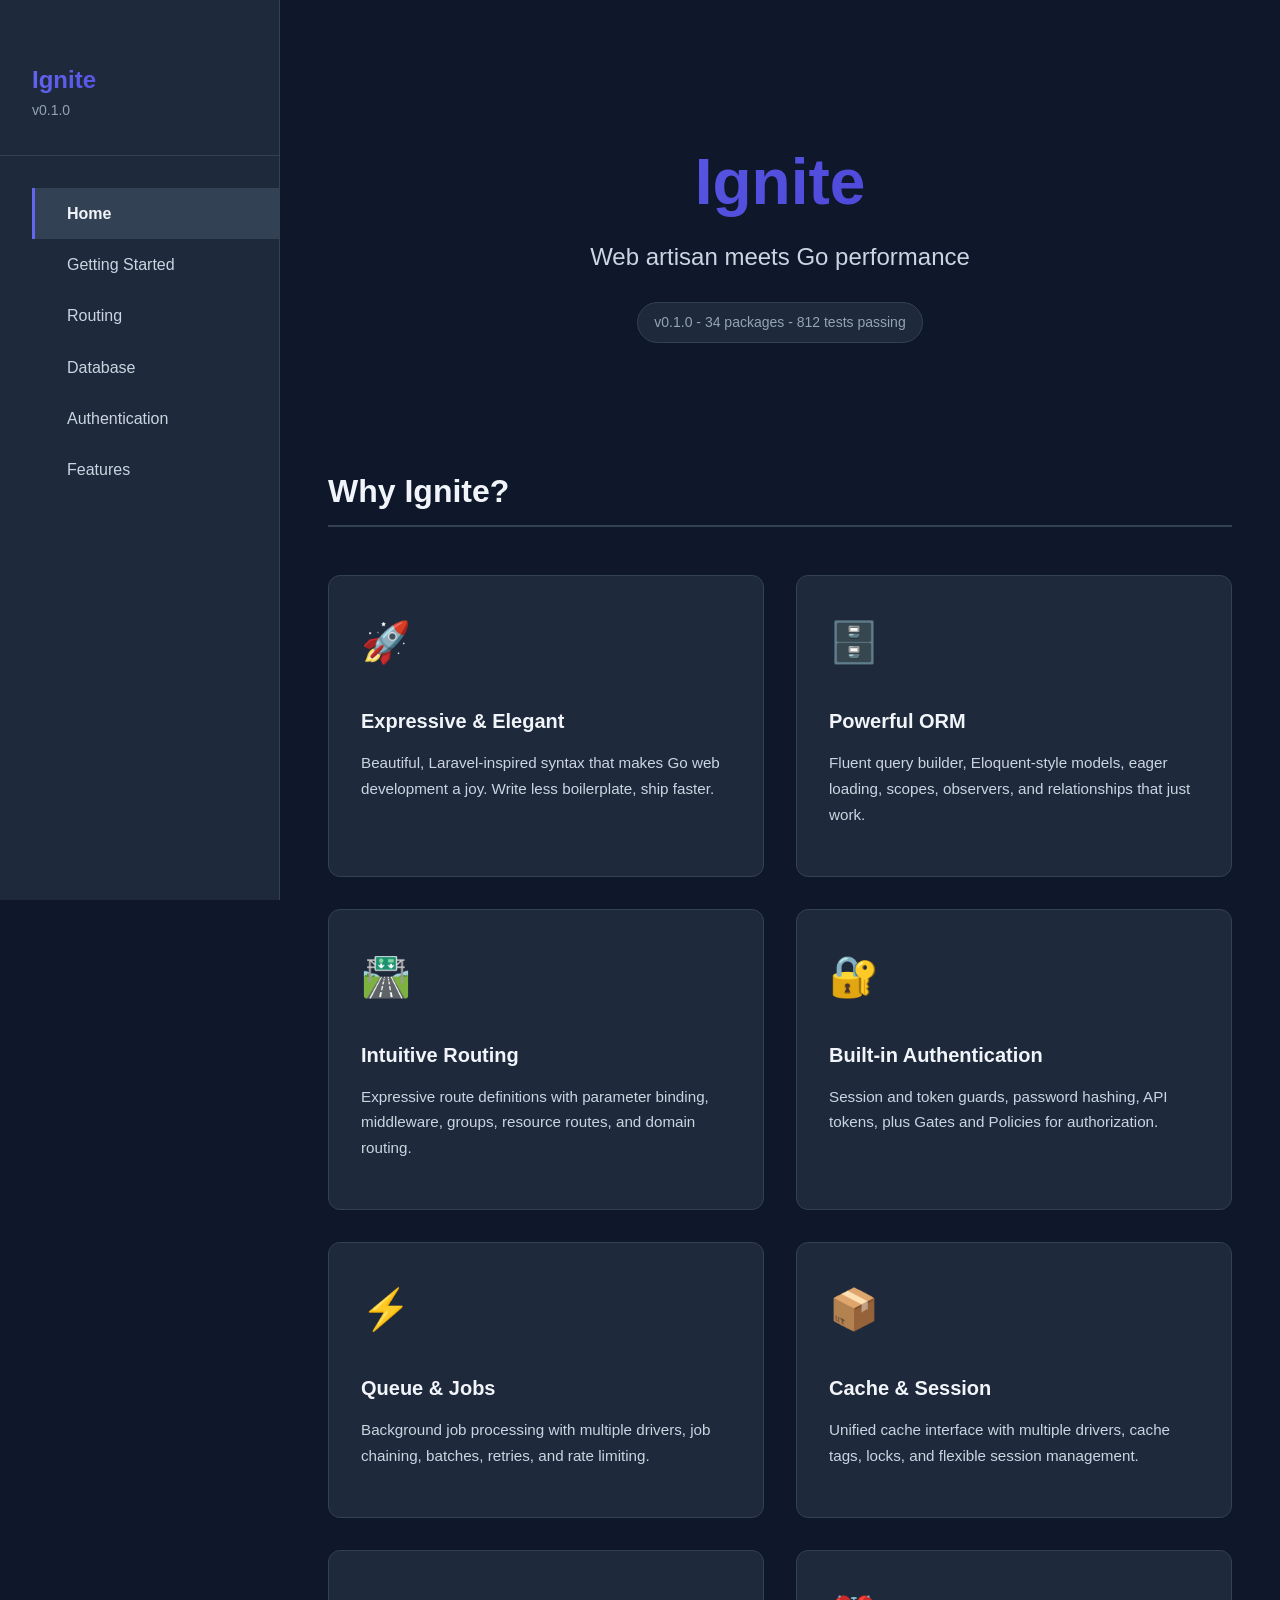
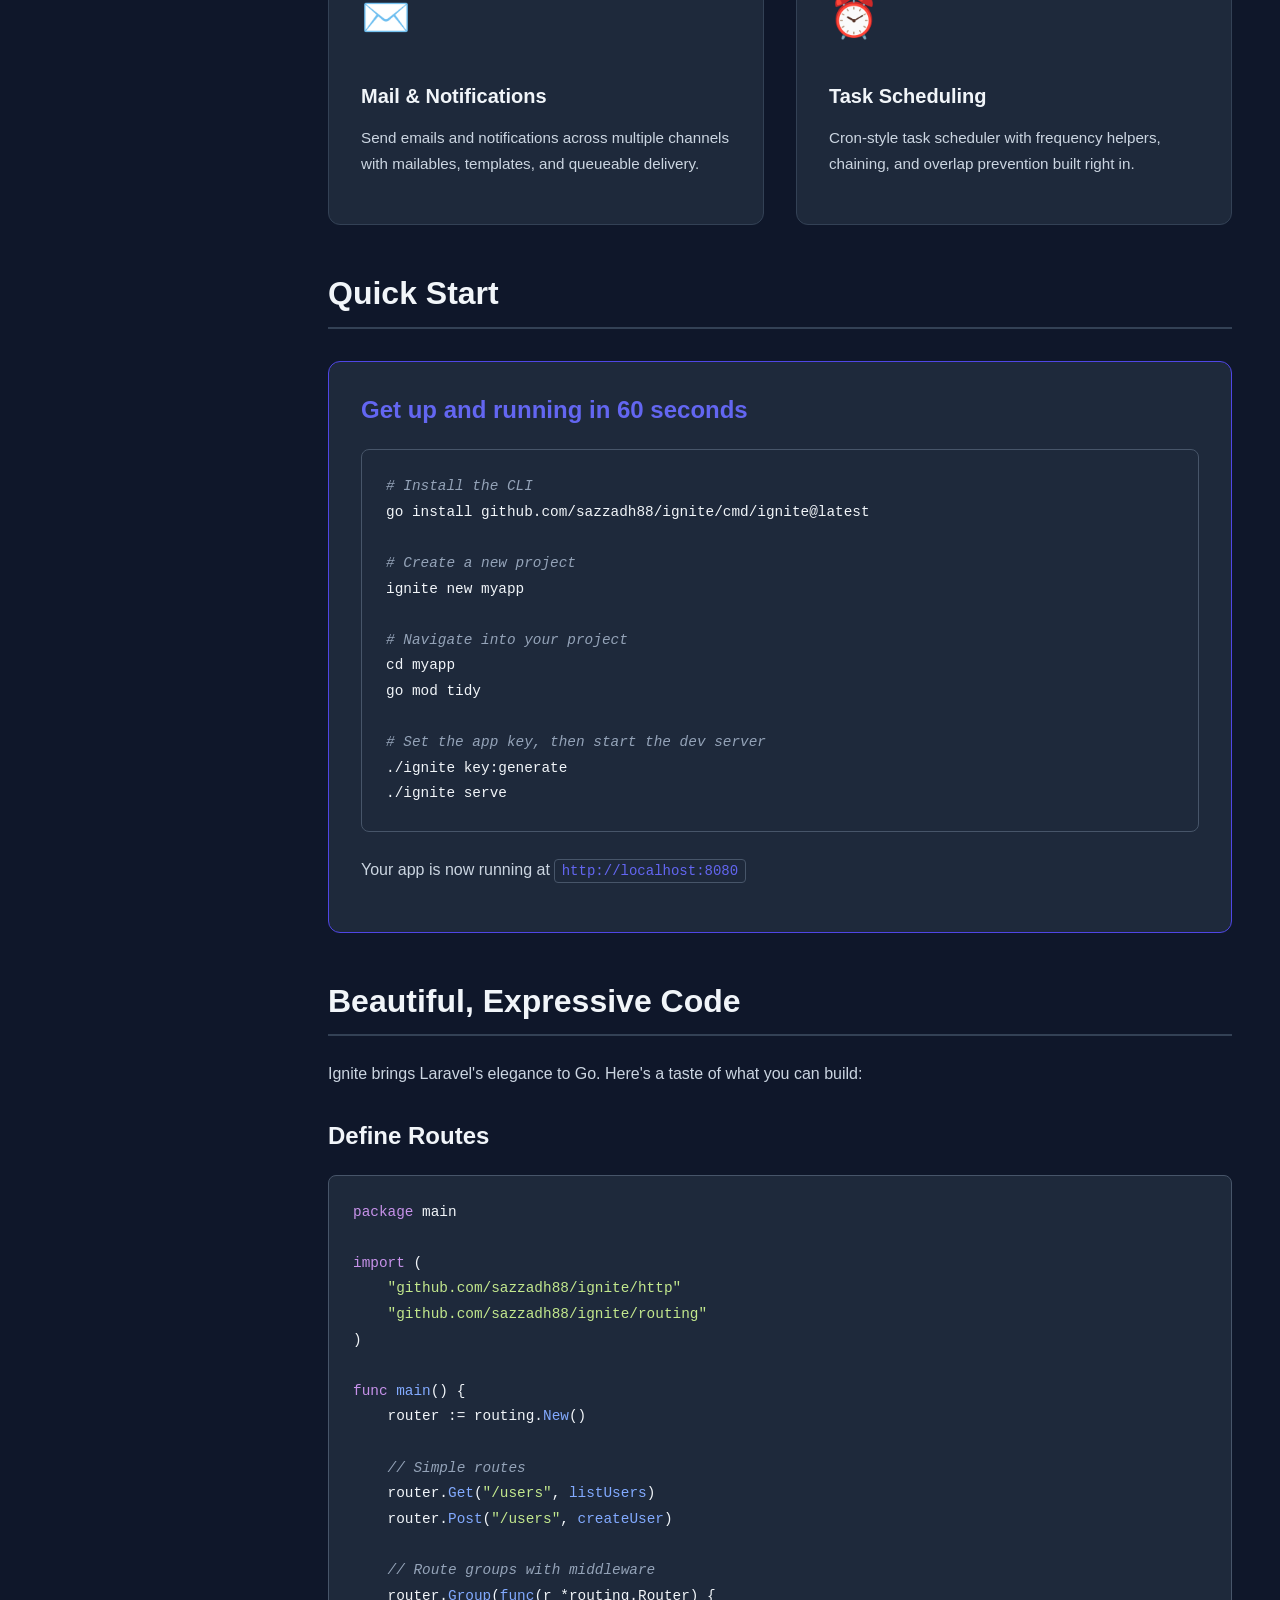
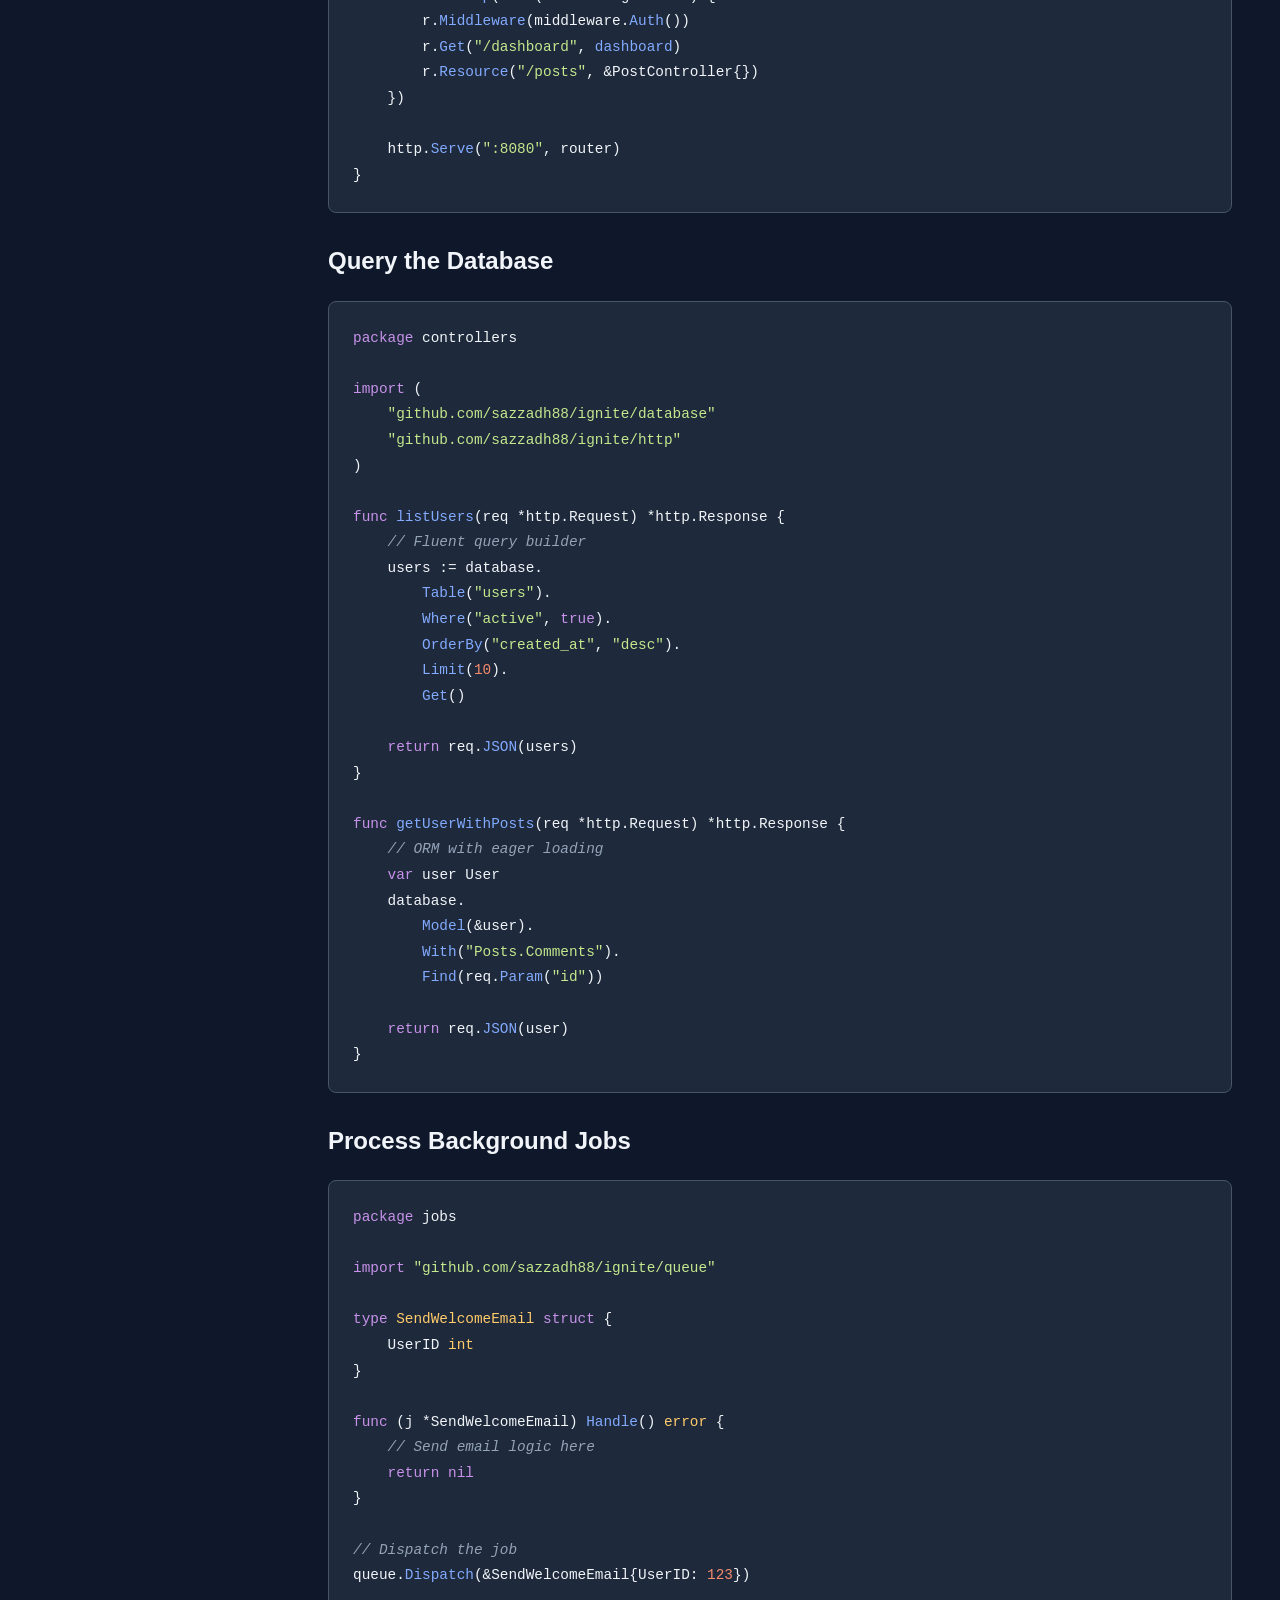
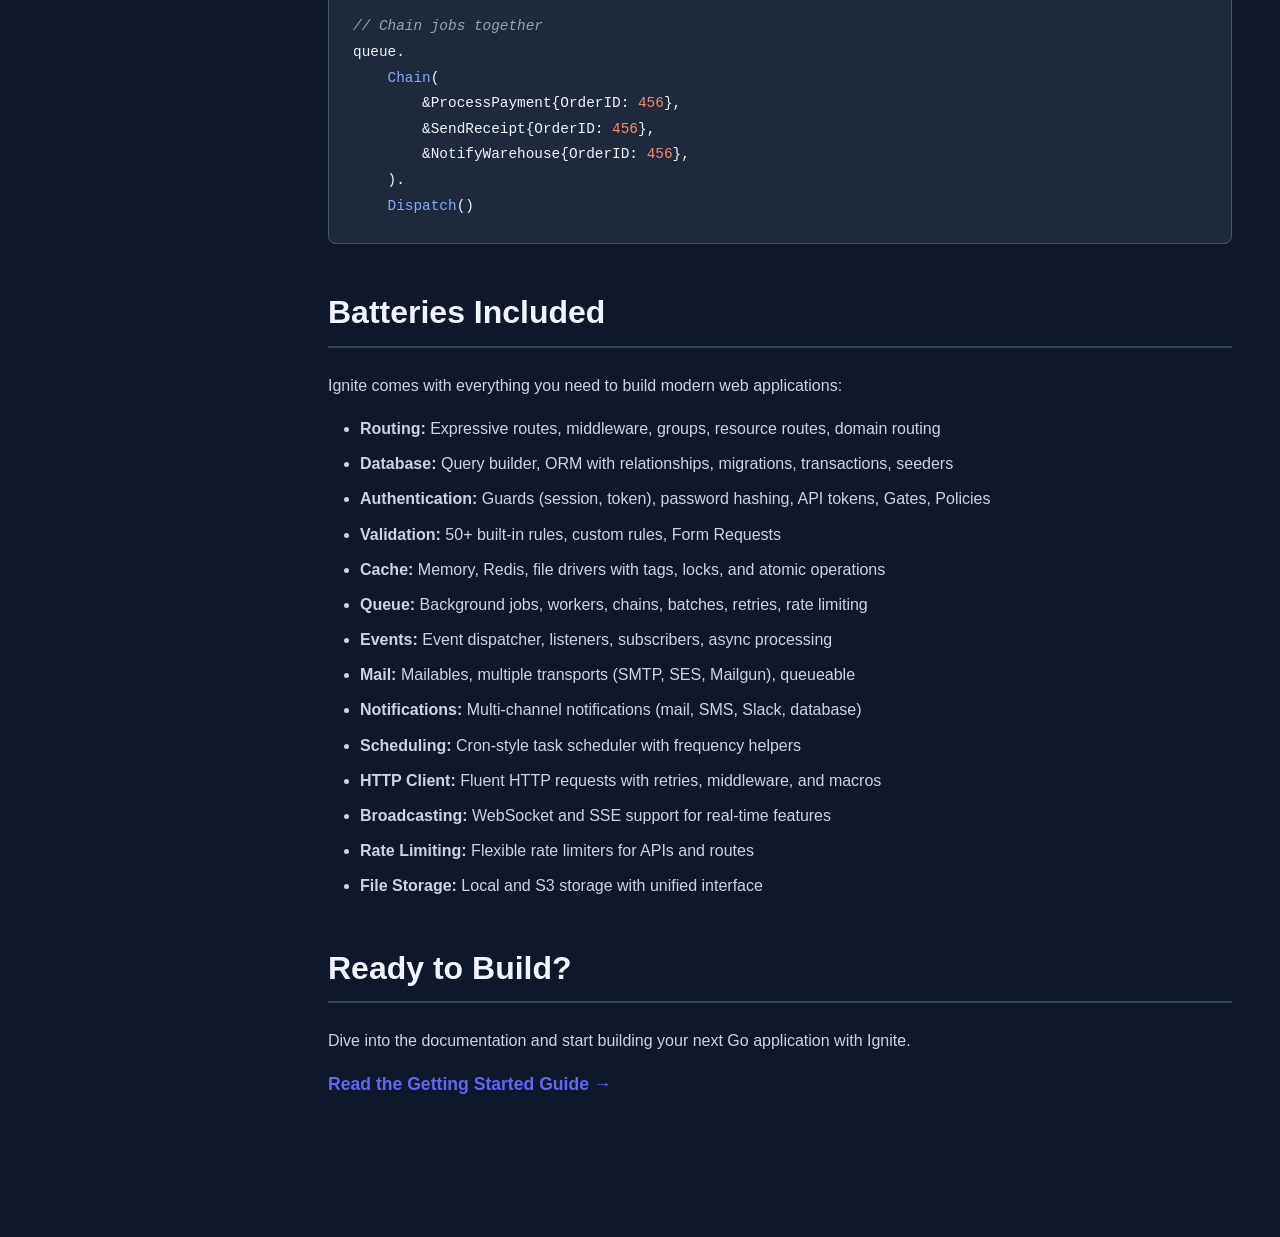
==== commit 0aa3e31b: "docs: update guides for project-local CLI, app key, and migrations - Update documentation to use the" ====
--- a/docs/index.html
+++ b/docs/index.html
@@ -100,10 +100,12 @@
 
 <span class="comment"># Navigate into your project</span>
 cd myapp
-
-<span class="comment"># Start the development server</span>
-ignite serve</code></pre>
-          <p>Your app is now running at <code>http://localhost:8000</code></p>
+go mod tidy
+
+<span class="comment"># Set the app key, then start the dev server</span>
+./ignite key:generate
+./ignite serve</code></pre>
+          <p>Your app is now running at <code>http://localhost:8080</code></p>
         </div>
       </section>
 
